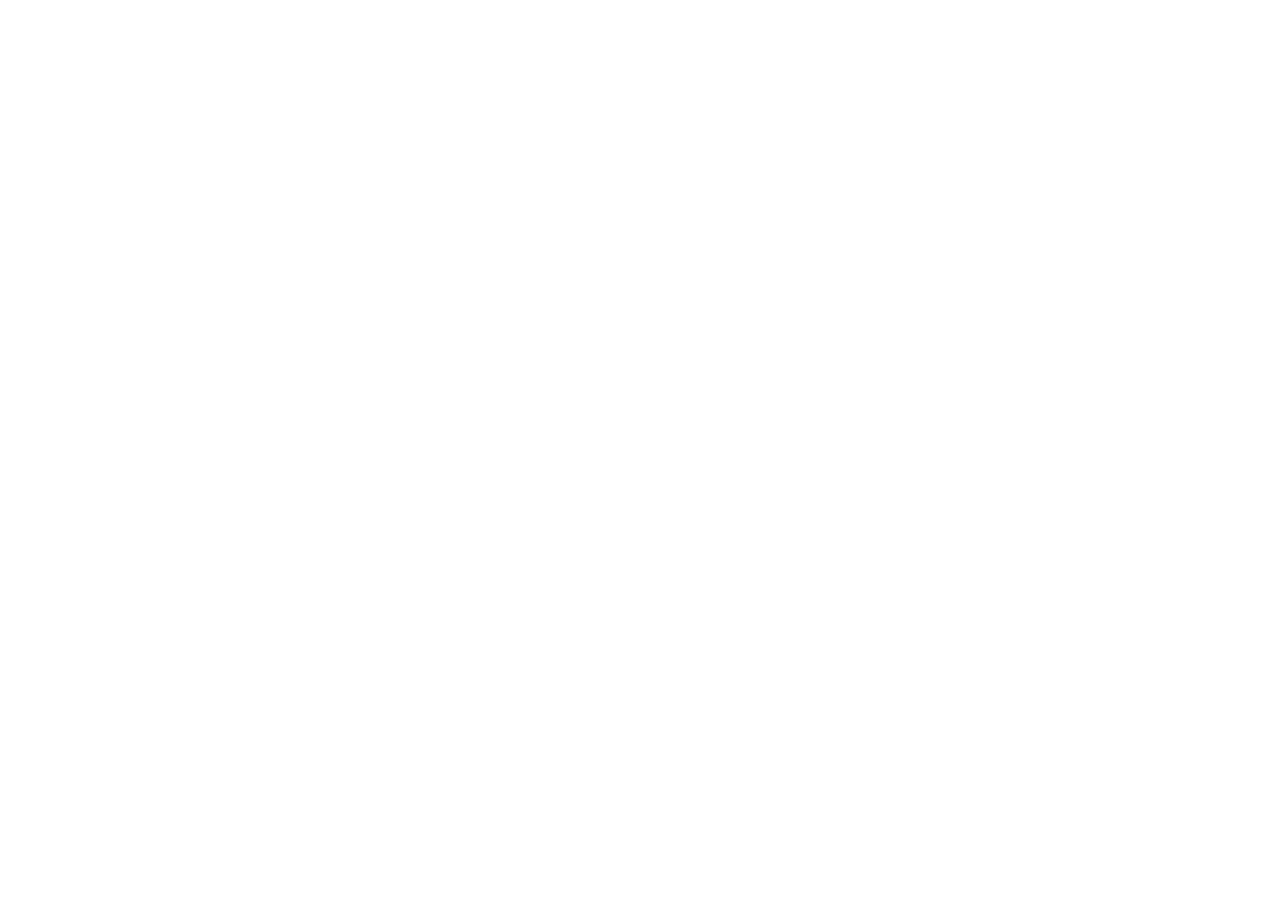
==== index.html @ 5089927a "Initial commit" ====
<!DOCTYPE html>
<html lang="en">
  <head>
    <meta charset="UTF-8" />
    <meta http-equiv="X-UA-Compatible" content="IE=edge" />
    <meta name="viewport" content="width=device-width, initial-scale=1.0" />
    <title>Project</title>
    <!-- Favicon -->
    <!-- <link rel="icon" href=""> -->

    <!-- Stylesheets -->
    <link rel="stylesheet" href="./css/normalize.css" />
    <link rel="stylesheet" href="./css/main.css" />
  </head>

  <body>
    <!-- HEADER -->
    <header class="site-header">
      <div class="site-header__container container">
        <!-- LOGO -->
        <div class="site-header__logo logo">
          <a href="#" class="logo__link">
            <img class="logo__img" src="" alt="" width="" height="" />
          </a>
        </div>

        <!-- SITENAV -->
        <nav class="sitenav">
          <ul class="sitenav__list">
            <li class="sitenav__item">
              <a href="#" class="sitenav__link"></a>
            </li>
            <li class="sitenav__item">
              <a href="#" class="sitenav__link"></a>
            </li>
            <li class="sitenav__item">
              <a href="#" class="sitenav__link"></a>
            </li>
            <li class="sitenav__item">
              <a href="#" class="sitenav__link"></a>
            </li>
          </ul>
        </nav>
      </div>
    </header>
    <!-- /HEADER -->

    <!-- MAIN CONTENT -->
    <main class="main-content">
      <!-- HERO -->
      <section class="hero">
        <div class="hero__wrapper container"></div>
      </section>
      <!-- /HERO -->
    </main>
    <!-- /MAIN CONTENT -->

    <!-- FOOTER -->
    <footer class="site-footer">
      <div class="site-footer__container container"></div>
    </footer>
    <!-- /FOOTER -->


    <!-- SCRIPTS -->
    <script src="./js/main.js"></script>
  </body>
</html>
---- css/main.css ----
/* BLOCKS */
/* GLOBAL */
:root {
  --primary-bg-color: #fff;
  --text-color: #000;
}

html {
  scroll-behavior: smooth;
  height: 100%;
}

* {
  margin: 0;
  padding: 0;
  box-sizing: border-box;
  list-style-type: none;
  text-decoration: none;
}

*::before,
*::after {
  box-sizing: border-box;
}

*:focus {
  outline: 2px dashed black;
  outline-offset: 3px;
}

img {
  display: block;
}

body {
  height: 100%;
  font-family: "Arial", sans-serif;
  font-size: 16px;
  line-height: 1.5;
  background-color: #fff;
  display: flex;
  flex-direction: column;
}

/* CONTAINER */
.container {
  width: 100%;
  max-width: 1240px;
  margin: 0 auto;
  padding: 0 20px;
}

/* MAIN CONTENT */
.main-content {
  flex-grow: 1;
}

/* SCROLL BAR */
@media only screen and (min-width: 768px) {
  ::-webkit-scrollbar {
    width: 12px;
  }
}

@media only screen and (min-width: 768px) {
  ::-webkit-scrollbar-track {
    border-radius: 8px;
    box-shadow: inset 0 0 5px grey;
  }
}

@media only screen and (min-width: 768px) {
  ::-webkit-scrollbar-thumb {
    background: rgb(110, 110, 110);
    border-radius: 10px;
  }
  ::-webkit-scrollbar-thumb:hover {
    background: rgb(110, 110, 110);
  }
}

/* VISUALLY HIDDEN */
.visually-hidden {
  position: absolute;
  width: 1px;
  height: 1px;
  margin: -1px;
  border: 0;
  padding: 0;
  white-space: nowrap;
  -webkit-clip-path: inset(100%);
          clip-path: inset(100%);
  clip: rect(0 0 0 0);
  overflow: hidden;
}

/* RETINA DISPLAY *//*# sourceMappingURL=main.css.map */
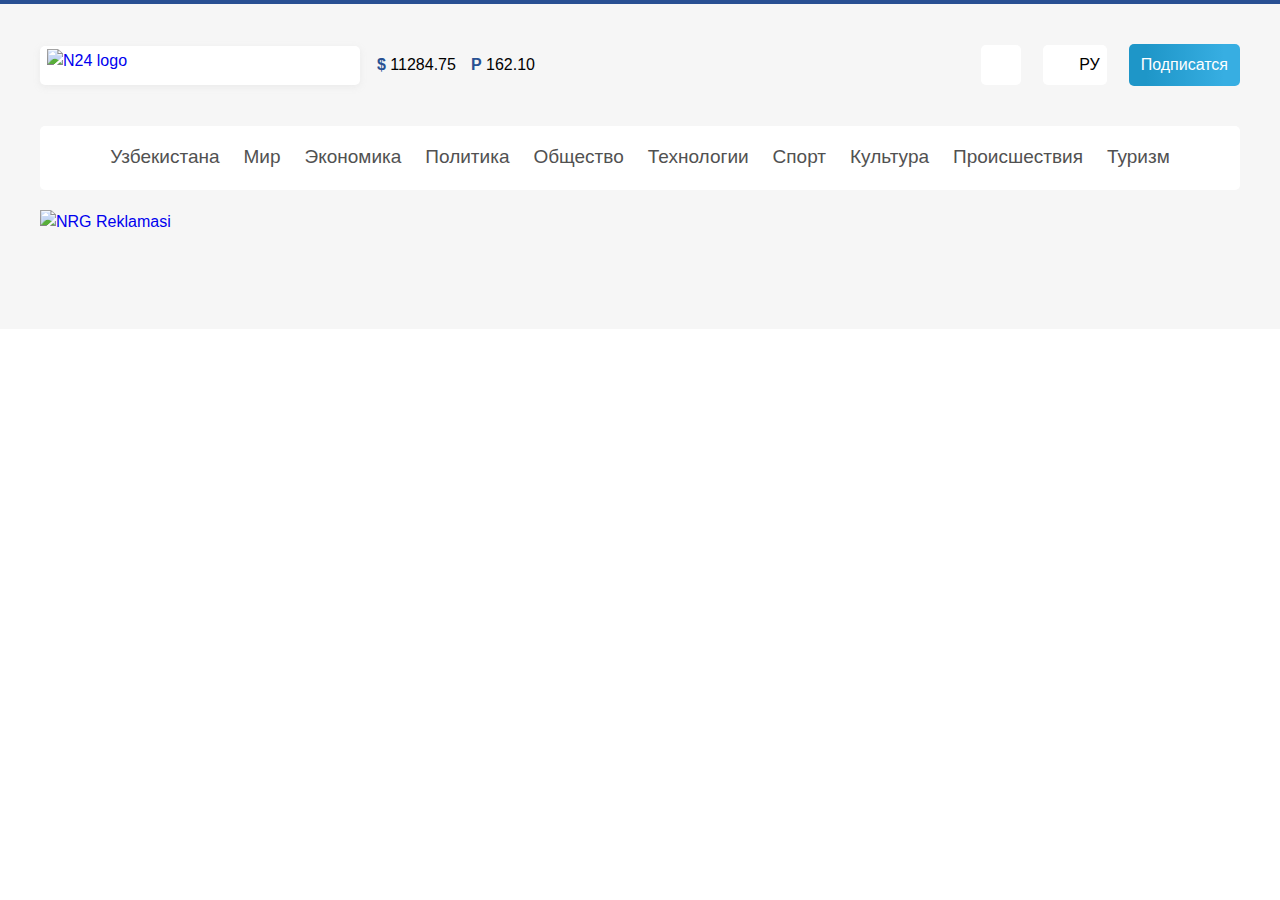
==== commit b8ee1863: "update logo" ====
--- a/index.html
+++ b/index.html
@@ -1,68 +1,129 @@
 <!DOCTYPE html>
 <html lang="en">
-  <head>
-    <meta charset="UTF-8" />
-    <meta http-equiv="X-UA-Compatible" content="IE=edge" />
-    <meta name="viewport" content="width=device-width, initial-scale=1.0" />
-    <title>Project</title>
-    <!-- Favicon -->
-    <!-- <link rel="icon" href=""> -->
 
-    <!-- Stylesheets -->
-    <link rel="stylesheet" href="./css/normalize.css" />
-    <link rel="stylesheet" href="./css/main.css" />
-  </head>
+<head>
+  <meta charset="UTF-8">
+  <meta http-equiv="X-UA-Compatible" content="IE=edge">
+  <meta name="viewport" content="width=device-width, initial-scale=1.0">
+  <title>N24 | Bosh sahifa</title>
+  <!-- Favicon -->
+  <link rel="icon" href="images/favicon.svg">
 
-  <body>
-    <!-- HEADER -->
-    <header class="site-header">
-      <div class="site-header__container container">
+  <!-- Stylesheets -->
+  <link rel="stylesheet" href="./css/normalize.css">
+  <link rel="stylesheet" href="./css/main.css">
+</head>
+
+<body>
+  <!-- HEADER -->
+  <header class="site-header">
+    <div class="site-header__container container">
+
+      <div class="site-header__top">
+
         <!-- LOGO -->
         <div class="site-header__logo logo">
-          <a href="#" class="logo__link">
-            <img class="logo__img" src="" alt="" width="" height="" />
+          <a href="index.html" class="logo__link">
+            <img class="logo__img" src="images/logo.svg" alt="N24 logo" width="306" height="33">
           </a>
         </div>
 
-        <!-- SITENAV -->
-        <nav class="sitenav">
-          <ul class="sitenav__list">
-            <li class="sitenav__item">
-              <a href="#" class="sitenav__link"></a>
-            </li>
-            <li class="sitenav__item">
-              <a href="#" class="sitenav__link"></a>
-            </li>
-            <li class="sitenav__item">
-              <a href="#" class="sitenav__link"></a>
-            </li>
-            <li class="sitenav__item">
-              <a href="#" class="sitenav__link"></a>
-            </li>
-          </ul>
-        </nav>
+        <!-- CURRENCY RATES -->
+        <ul class="currency-rates">
+          <li class="currency-rates__item">
+            <b class="currency-rates__bolder-text">$</b>
+            <span class="currency-rates__text">11284.75</span>
+          </li>
+          <li class="currency-rates__item">
+            <b class="currency-rates__bolder-text">P</b>
+            <span class="currency-rates__text">162.10</span>
+          </li>
+        </ul>
+
+        <!-- SEARCH-BUTTON -->
+        <button class="button search-button">
+          <span class="search-button__inner"></span>
+        </button>
+
+        <!-- LANGUAGE TOGGLER -->
+        <button class="button language-toggler">
+          <div class="language-toggler__inner">РУ</div>
+        </button>
+
+        <!-- SITE-HEADER LINK -->
+        <a class="site-header__link" href="">
+          <span class="site-header__link-inner">Подписатся</span>
+        </a>
+
       </div>
-    </header>
-    <!-- /HEADER -->
-
-    <!-- MAIN CONTENT -->
-    <main class="main-content">
-      <!-- HERO -->
-      <section class="hero">
-        <div class="hero__wrapper container"></div>
-      </section>
-      <!-- /HERO -->
-    </main>
-    <!-- /MAIN CONTENT -->
-
-    <!-- FOOTER -->
-    <footer class="site-footer">
-      <div class="site-footer__container container"></div>
-    </footer>
-    <!-- /FOOTER -->
 
 
-    <!-- SCRIPTS -->
-    <script src="./js/main.js"></script>
-  </body>
-</html>
+      <!-- SITENAV -->
+      <nav class="sitenav">
+        <ul class="sitenav__list">
+          <li class="sitenav__item">
+            <a class="sitenav__link" href="#">Узбекистана</a>
+          </li>
+          <li class="sitenav__item">
+            <a class="sitenav__link" href="#">Мир</a>
+          </li>
+          <li class="sitenav__item">
+            <a class="sitenav__link" href="#">Экономика</a>
+          </li>
+          <li class="sitenav__item">
+            <a class="sitenav__link" href="#">Политика</a>
+          </li>
+          <li class="sitenav__item">
+            <a class="sitenav__link" href="#">Общество</a>
+          </li>
+          <li class="sitenav__item">
+            <a class="sitenav__link" href="#">Технологии</a>
+          </li>
+          <li class="sitenav__item">
+            <a class="sitenav__link" href="#">Спорт</a>
+          </li>
+          <li class="sitenav__item">
+            <a class="sitenav__link" href="#">Культура</a>
+          </li>
+          <li class="sitenav__item">
+            <a class="sitenav__link" href="#">Происшествия</a>
+          </li>
+          <li class="sitenav__item">
+            <a class="sitenav__link" href="#">Туризм</a>
+          </li>
+        </ul>
+      </nav>
+
+      <!-- SITE HEADER ADS -->
+      <aside class="site-header-ads">
+        <a class="site-header-ads__link" href="#">
+          <img class="site-header-ads__img" src="./images/nrg-header-ads.jpg" alt="NRG Reklamasi" width="1200"
+            height="99" srcset="./images/nrg-header-ads.jpg 1x, ./images/nrg-header-ads@2x.jpg 2x">
+        </a>
+      </aside>
+    </div>
+  </header>
+  <!-- /HEADER -->
+
+  <!-- MAIN CONTENT -->
+  <main class="main-content">
+    <!-- HERO -->
+    <section class="hero">
+      <div class="hero__wrapper container"></div>
+    </section>
+    <!-- /HERO -->
+  </main>
+  <!-- /MAIN CONTENT -->
+
+  <!-- FOOTER -->
+  <footer class="site-footer">
+    <div class="site-footer__container container"></div>
+  </footer>
+  <!-- /FOOTER -->
+
+
+  <!-- SCRIPTS -->
+  <script src="./js/main.js"></script>
+</body>
+
+</html>--- a/css/main.css
+++ b/css/main.css
@@ -1,8 +1,60 @@
+/* ROBOTO MEDIUM */
+@font-face {
+  font-family: "Roboto";
+  src: url("../fonts/Roboto-Medium.woff2") format("woff2"), url("../fonts/Roboto-Medium.woff") format("woff");
+  font-weight: 500;
+  font-style: normal;
+  font-display: swap;
+}
+/* ROBOTO REGULAR */
+@font-face {
+  font-family: "Roboto";
+  src: url("../fonts/Roboto-Regular.woff2") format("woff2"), url("../fonts/Roboto-Regular.woff") format("woff");
+  font-weight: normal;
+  font-style: normal;
+  font-display: swap;
+}
+/* RUBIK BOLD */
+@font-face {
+  font-family: "Rubik";
+  src: url("../fonts/Rubik-Bold.woff2") format("woff2"), url("../fonts/Rubik-Bold.woff") format("woff");
+  font-weight: bold;
+  font-style: normal;
+  font-display: swap;
+}
+/* RUBIK MEDIUM */
+@font-face {
+  font-family: "Roboto";
+  src: url("../fonts/Roboto-MediumItalic.woff2") format("woff2"), url("../fonts/Roboto-MediumItalic.woff") format("woff");
+  font-weight: 500;
+  font-style: italic;
+  font-display: swap;
+}
+/* RUBIK REGULAR */
+@font-face {
+  font-family: "Rubik";
+  src: url("../fonts/Rubik-Regular.woff2") format("woff2"), url("../fonts/Rubik-Regular.woff") format("woff");
+  font-weight: normal;
+  font-style: normal;
+  font-display: swap;
+}
+@font-face {
+  font-family: "Rubik";
+  src: url("../fonts/Rubik-Medium.woff2") format("woff2"), url("../fonts/Rubik-Medium.woff") format("woff");
+  font-weight: 500;
+  font-style: normal;
+  font-display: swap;
+}
 /* BLOCKS */
 /* GLOBAL */
 :root {
   --primary-bg-color: #fff;
+  --main-bg-color: #f6f6f6;
+  --navbar-text-color: #515151;
+  --secondary-bg-color: #295093;
   --text-color: #000;
+  --accent-color: #285193;
+  --primary-font-family: "Rubik", "Arial", sans-serif;
 }
 
 html {
@@ -34,10 +86,11 @@
 
 body {
   height: 100%;
-  font-family: "Arial", sans-serif;
+  font-family: var(--primary-font-family);
   font-size: 16px;
   line-height: 1.5;
-  background-color: #fff;
+  color: var(--text-color);
+  background-color: var(--primary-bg-color);
   display: flex;
   flex-direction: column;
 }
@@ -94,4 +147,147 @@
   overflow: hidden;
 }
 
-/* RETINA DISPLAY *//*# sourceMappingURL=main.css.map */+/* BUTTON */
+.button {
+  background-color: var(--primary-bg-color);
+  border: none;
+  display: flex;
+  border-radius: 5px;
+  cursor: pointer;
+}
+
+/* RETINA DISPLAY */
+/* SITE HEADER */
+.site-header {
+  border-top: 4px solid var(--secondary-bg-color);
+  background-color: var(--main-bg-color);
+}
+
+.site-header__top {
+  padding: 40px 0;
+  display: flex;
+  align-items: center;
+}
+
+/* LOGO */
+.site-header__logo {
+  margin-right: 17px;
+}
+
+.logo__link {
+  padding: 3px 7px;
+  border-radius: 5px;
+  background-color: var(--primary-bg-color);
+  box-shadow: 0px 2px 6px rgba(202, 202, 202, 0.25);
+  display: flex;
+}
+
+.logo__img {
+  width: 306px;
+  height: 33px;
+  -o-object-fit: contain;
+     object-fit: contain;
+}
+
+/* CURRENCY RATES */
+.currency-rates {
+  display: flex;
+  align-items: center;
+  margin-right: auto;
+}
+
+.currency-rates__item:not(:last-child) {
+  margin-right: 15px;
+}
+
+.currency-rates__bolder-text {
+  color: var(--accent-color);
+}
+
+/* SEARCH BUTTON */
+.search-button {
+  padding: 8px;
+  margin-right: 22px;
+}
+
+.search-button__inner {
+  background: url("../images/icon-magnifier.svg") no-repeat center;
+  background-size: contain;
+  display: inline-block;
+  width: 24px;
+  height: 24px;
+}
+
+/* LANGUAGE TOGGLE */
+.language-toggler {
+  margin-right: 22px;
+  padding: 10px 7px;
+  padding-left: 11px;
+}
+
+.language-toggler__inner {
+  display: flex;
+  align-items: center;
+}
+.language-toggler__inner::before {
+  content: "";
+  display: inline-block;
+  background: url("../../images/flag-russia.svg") no-repeat center;
+  background-size: contain;
+  width: 20px;
+  height: 20px;
+  border-radius: 50%;
+  margin-right: 5px;
+}
+
+/* SITE HEADER LINK */
+.site-header__link {
+  padding: 9px 12px;
+  text-align: center;
+  display: inline-block;
+  cursor: pointer;
+  background: linear-gradient(90deg, #1E96C8 15.07%, #37AEE2 85.96%);
+  color: #fff;
+  font-weight: 500;
+  border-radius: 5px;
+  transition: background-color 0.4s ease;
+}
+.site-header__link:hover {
+  background: linear-gradient(270deg, #1E96C8 15.07%, #37AEE2 85.96%);
+}
+
+/* SITENAV */
+.sitenav {
+  background-color: var(--primary-bg-color);
+  padding: 15px 12px;
+  border-radius: 5px;
+}
+
+.sitenav__list {
+  display: flex;
+  align-items: center;
+  justify-content: center;
+  flex-wrap: wrap;
+}
+
+.sitenav__item {
+  margin: 5px 12px;
+}
+
+.sitenav__link {
+  font-weight: 500;
+  font-size: 19px;
+  line-height: normal;
+  color: var(--navbar-text-color);
+}
+
+/* SITE HEADER ADS */
+.site-header-ads {
+  padding: 20px 0;
+}
+
+.site-header-ads__img {
+  max-width: 1200px;
+  width: 100%;
+  height: auto;
+}/*# sourceMappingURL=main.css.map */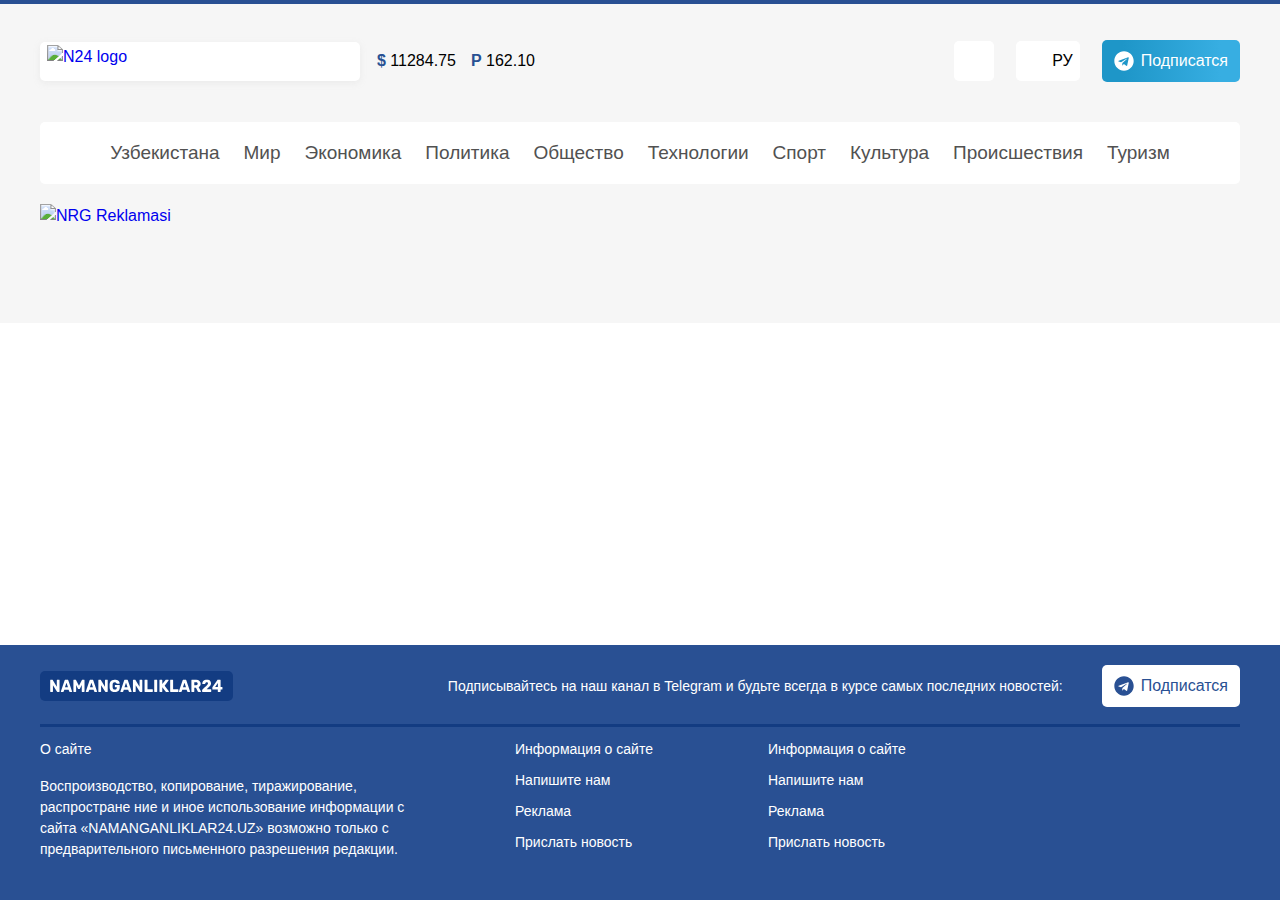
==== commit 759ed4be: "add site footer and site footer styles" ====
--- a/index.html
+++ b/index.html
@@ -22,11 +22,9 @@
       <div class="site-header__top">
 
         <!-- LOGO -->
-        <div class="site-header__logo logo">
-          <a href="index.html" class="logo__link">
-            <img class="logo__img" src="images/logo.svg" alt="N24 logo" width="306" height="33">
-          </a>
-        </div>
+        <a class="site-header__logo logo" href="index.html">
+          <img class="logo__img" src="images/logo.svg" alt="N24 logo" width="306" height="33">
+        </a>
 
         <!-- CURRENCY RATES -->
         <ul class="currency-rates">
@@ -51,10 +49,12 @@
         </button>
 
         <!-- SITE-HEADER LINK -->
-        <a class="site-header__link" href="">
+        <a class="tg-btn site-header__link" href="">
           <span class="site-header__link-inner">Подписатся</span>
         </a>
 
+        <!-- SITE HEADER TOGGLER -->
+        <button class="site-header__toggler">Меню</button>
       </div>
 
 
@@ -117,7 +117,76 @@
 
   <!-- FOOTER -->
   <footer class="site-footer">
-    <div class="site-footer__container container"></div>
+    <div class="container">
+      <div class="site-footer__top">
+        <a class="site-footer__logo" href="#">
+          <img class="site-footer__logo-img" src="./images/logo-white.svg" alt="N24 logo white" width="173" height="21">
+        </a>
+        <p class="site-footer__sub-text">Подписывайтесь на наш канал в Telegram и будьте всегда в курсе самых последних
+          новостей:</p>
+        <!-- SITE-FOOTER LINK -->
+        <a class="tg-btn site-footer__link" href="">
+          <span class="site-footer__link-inner">Подписатся</span>
+        </a>
+      </div>
+
+      <div class="site-footer__bottom">
+        <!-- SITE FOOTER INFO -->
+        <div class="site-footer__info info-footer">
+          <h2 class="info-footer__heading">О сайте </h2>
+          <p class="info-footer__description">Воспроизводство, копирование, тиражирование, распростране ние и иное
+            использование информации с сайта «NAMANGANLIKLAR24.UZ» возможно только с предварительного письменного
+            разрешения редакции.</p>
+        </div>
+
+        <!-- SITE FOOTER NAV -->
+        <ul class="site-footer__nav">
+          <li class="site-footer__nav-item">
+            <a class="site-footer__nav-link" href="#">
+              Информация о сайте
+            </a>
+          </li>
+          <li class="site-footer__nav-item">
+            <a class="site-footer__nav-link" href="#">
+              Напишите нам
+            </a>
+          </li>
+          <li class="site-footer__nav-item">
+            <a class="site-footer__nav-link" href="#">
+              Реклама
+            </a>
+          </li>
+          <li class="site-footer__nav-item">
+            <a class="site-footer__nav-link" href="#">
+              Прислать новость
+            </a>
+          </li>
+        </ul>
+
+        <ul class="site-footer__nav">
+          <li class="site-footer__nav-item">
+            <a class="site-footer__nav-link" href="#">
+              Информация о сайте
+            </a>
+          </li>
+          <li class="site-footer__nav-item">
+            <a class="site-footer__nav-link" href="#">
+              Напишите нам
+            </a>
+          </li>
+          <li class="site-footer__nav-item">
+            <a class="site-footer__nav-link" href="#">
+              Реклама
+            </a>
+          </li>
+          <li class="site-footer__nav-item">
+            <a class="site-footer__nav-link" href="#">
+              Прислать новость
+            </a>
+          </li>
+        </ul>
+      </div>
+    </div>
   </footer>
   <!-- /FOOTER -->
 
--- a/css/main.css
+++ b/css/main.css
@@ -53,7 +53,9 @@
   --navbar-text-color: #515151;
   --secondary-bg-color: #295093;
   --text-color: #000;
+  --footer-color: #fff;
   --accent-color: #285193;
+  --accent-dark: #133c82;
   --primary-font-family: "Rubik", "Arial", sans-serif;
 }
 
@@ -156,6 +158,17 @@
   cursor: pointer;
 }
 
+/* TEG SUB BUTTON */
+.tg-btn {
+  padding: 9px 12px;
+  text-align: center;
+  display: inline-block;
+  cursor: pointer;
+  font-weight: 500;
+  border-radius: 5px;
+  transition: background-color 0.4s ease;
+}
+
 /* RETINA DISPLAY */
 /* SITE HEADER */
 .site-header {
@@ -164,36 +177,76 @@
 }
 
 .site-header__top {
-  padding: 40px 0;
+  padding: 36px 0 40px;
   display: flex;
   align-items: center;
+}
+@media only screen and (max-width: 992px) {
+  .site-header__top {
+    padding: 20px 0;
+  }
+}
+@media only screen and (max-width: 768px) {
+  .site-header__top {
+    justify-content: space-between;
+  }
 }
 
 /* LOGO */
 .site-header__logo {
   margin-right: 17px;
 }
-
-.logo__link {
+@media only screen and (max-width: 992px) {
+  .site-header__logo {
+    margin-right: auto;
+  }
+}
+@media only screen and (max-width: 768px) {
+  .site-header__logo {
+    margin-right: 15px;
+  }
+}
+
+.logo {
   padding: 3px 7px;
   border-radius: 5px;
   background-color: var(--primary-bg-color);
   box-shadow: 0px 2px 6px rgba(202, 202, 202, 0.25);
   display: flex;
 }
+@media only screen and (max-width: 768px) {
+  .logo {
+    padding: 2px 5px;
+  }
+}
 
 .logo__img {
-  width: 306px;
-  height: 33px;
+  width: 100%;
+  max-width: 306px;
   -o-object-fit: contain;
      object-fit: contain;
 }
+@media only screen and (max-width: 768px) {
+  .logo__img {
+    max-width: 250px;
+  }
+}
+@media only screen and (max-width: 576px) {
+  .logo__img {
+    max-width: 210px;
+  }
+}
 
 /* CURRENCY RATES */
 .currency-rates {
   display: flex;
   align-items: center;
   margin-right: auto;
+}
+@media only screen and (max-width: 992px) {
+  .currency-rates {
+    display: none;
+  }
 }
 
 .currency-rates__item:not(:last-child) {
@@ -208,6 +261,11 @@
 .search-button {
   padding: 8px;
   margin-right: 22px;
+}
+@media only screen and (max-width: 768px) {
+  .search-button {
+    display: none;
+  }
 }
 
 .search-button__inner {
@@ -223,6 +281,11 @@
   margin-right: 22px;
   padding: 10px 7px;
   padding-left: 11px;
+}
+@media only screen and (max-width: 768px) {
+  .language-toggler {
+    display: none;
+  }
 }
 
 .language-toggler__inner {
@@ -240,20 +303,57 @@
   margin-right: 5px;
 }
 
-/* SITE HEADER LINK */
+/* SITE TELEGRAM LINK */
 .site-header__link {
-  padding: 9px 12px;
-  text-align: center;
-  display: inline-block;
-  cursor: pointer;
   background: linear-gradient(90deg, #1E96C8 15.07%, #37AEE2 85.96%);
   color: #fff;
-  font-weight: 500;
-  border-radius: 5px;
-  transition: background-color 0.4s ease;
+}
+@media only screen and (max-width: 768px) {
+  .site-header__link {
+    display: none;
+  }
 }
 .site-header__link:hover {
   background: linear-gradient(270deg, #1E96C8 15.07%, #37AEE2 85.96%);
+}
+
+.site-header__link-inner {
+  display: flex;
+  align-items: center;
+}
+.site-header__link-inner::before {
+  content: "";
+  display: inline-block;
+  background: url("../images/icon-telegram-white.svg") no-repeat center;
+  background-size: contain;
+  width: 20px;
+  height: 20px;
+  margin-right: 7px;
+}
+
+/* SITE HEADER TOGGLER */
+.site-header__toggler {
+  display: none;
+  border: none;
+  padding: 12px;
+  position: relative;
+  z-index: 26;
+  border-radius: 5px;
+  font-weight: 500;
+  font-size: 16px;
+  cursor: pointer;
+  background-color: var(--primary-bg-color);
+  box-shadow: 0 0 0 4px rgba(41, 80, 147, 0.4);
+}
+@media only screen and (max-width: 768px) {
+  .site-header__toggler {
+    display: block;
+  }
+}
+@media only screen and (max-width: 576px) {
+  .site-header__toggler {
+    padding: 10px;
+  }
 }
 
 /* SITENAV */
@@ -262,32 +362,258 @@
   padding: 15px 12px;
   border-radius: 5px;
 }
+@media only screen and (max-width: 768px) {
+  .sitenav {
+    background-color: transparent;
+    border-radius: 0;
+    padding: 0;
+  }
+}
 
 .sitenav__list {
   display: flex;
   align-items: center;
   justify-content: center;
   flex-wrap: wrap;
+  font-weight: 500;
+  font-size: 19px;
+  line-height: normal;
+  transition: transform 0.4s ease, width 0.4s ease;
+}
+@media only screen and (max-width: 992px) {
+  .sitenav__list {
+    font-size: 17px;
+  }
+}
+@media only screen and (max-width: 768px) {
+  .sitenav__list {
+    position: fixed;
+    right: 0;
+    top: 0;
+    z-index: 25;
+    flex-direction: column;
+    width: 65%;
+    height: 100%;
+    padding: 82px 25px 0 15px;
+    background-color: var(--primary-bg-color);
+    transform: translateX(120%);
+    box-shadow: -7px 0 10px rgba(0, 0, 0, 0.2);
+    justify-content: flex-start;
+  }
+}
+@media only screen and (max-width: 576px) {
+  .sitenav__list {
+    width: 80%;
+  }
+}
+
+.sitenav__list--open {
+  transform: translateX(0);
+  transition: transform 0.4s ease;
 }
 
 .sitenav__item {
   margin: 5px 12px;
 }
+@media only screen and (max-width: 992px) {
+  .sitenav__item {
+    margin: 3px 10px;
+  }
+}
+@media only screen and (max-width: 768px) {
+  .sitenav__item {
+    width: 100%;
+    padding: 10px 0;
+    border-bottom: 1px solid var(--accent-color);
+  }
+}
 
 .sitenav__link {
-  font-weight: 500;
-  font-size: 19px;
-  line-height: normal;
   color: var(--navbar-text-color);
+}
+.sitenav__link:hover {
+  color: var(--accent-color);
 }
 
 /* SITE HEADER ADS */
 .site-header-ads {
   padding: 20px 0;
+}
+@media only screen and (max-width: 768px) {
+  .site-header-ads {
+    display: none;
+  }
 }
 
 .site-header-ads__img {
   max-width: 1200px;
   width: 100%;
   height: auto;
+}
+
+/* SITE-FOOTER */
+.site-footer {
+  color: var(--footer-color);
+  background-color: var(--secondary-bg-color);
+}
+
+/* SITE FOOTER TOP */
+.site-footer__top {
+  padding: 20px 0 17px;
+  display: flex;
+  align-items: center;
+  border-bottom: 3px solid var(--accent-dark);
+}
+@media only screen and (max-width: 768px) {
+  .site-footer__top {
+    flex-wrap: wrap;
+    justify-content: space-between;
+  }
+}
+@media only screen and (max-width: 576px) {
+  .site-footer__top {
+    flex-direction: column;
+    align-items: center;
+  }
+}
+
+/* SITE-FOOTER LOGO */
+.site-footer__logo {
+  display: inline-block;
+  padding: 8px 10px;
+  background-color: var(--accent-dark);
+  border-radius: 5px;
+  margin-right: auto;
+}
+@media only screen and (max-width: 576px) {
+  .site-footer__logo {
+    margin-right: 0;
+    margin-bottom: 15px;
+  }
+}
+
+.site-footer__logo-img {
+  max-width: 173px;
+  height: auto;
+  -o-object-fit: contain;
+     object-fit: contain;
+}
+
+.site-footer__sub-text {
+  font-size: 14px;
+  padding: 0 24px;
+  line-height: normal;
+  margin-right: 15px;
+  font-weight: 500;
+}
+@media only screen and (max-width: 768px) {
+  .site-footer__sub-text {
+    order: 1;
+    width: 100%;
+    padding: 0;
+    margin-top: 15px;
+  }
+}
+@media only screen and (max-width: 576px) {
+  .site-footer__sub-text {
+    margin-bottom: 15px;
+    text-align: center;
+    width: auto;
+  }
+}
+
+/* SITE-FOOTER LINK */
+.site-footer__link {
+  color: var(--secondary-bg-color);
+  background-color: var(--primary-bg-color);
+}
+@media only screen and (max-width: 576px) {
+  .site-footer__link {
+    order: 1;
+  }
+}
+
+.site-footer__link-inner {
+  display: flex;
+  align-items: center;
+}
+.site-footer__link-inner::before {
+  content: "";
+  display: inline-block;
+  background: url("../images/icon-telegram-blue.svg") no-repeat center;
+  background-size: contain;
+  width: 20px;
+  height: 20px;
+  margin-right: 7px;
+}
+
+/* SITE FOOTER BOTTOM */
+.site-footer__bottom {
+  padding: 12px 0;
+  display: flex;
+  align-items: flex-start;
+  flex-wrap: wrap;
+  font-size: 14px;
+  line-height: 1.5;
+}
+@media only screen and (max-width: 576px) {
+  .site-footer__bottom {
+    flex-direction: column;
+  }
+}
+
+/* SITE FOOTER INFO */
+.site-footer__info {
+  margin-right: 110px;
+  margin-bottom: 25px;
+}
+@media only screen and (max-width: 992px) {
+  .site-footer__info {
+    order: 1;
+    width: 100%;
+    max-width: none;
+  }
+}
+
+.info-footer {
+  max-width: 365px;
+}
+@media only screen and (max-width: 992px) {
+  .info-footer {
+    max-width: none;
+  }
+}
+
+.info-footer__heading {
+  font-size: 14px;
+  font-weight: 500;
+  margin-bottom: 16px;
+}
+
+/* SITE FOOTER NAV */
+.site-footer__nav {
+  font-weight: 500;
+}
+@media only screen and (max-width: 576px) {
+  .site-footer__nav {
+    margin-bottom: 25px;
+  }
+}
+.site-footer__nav:not(:last-child) {
+  margin-right: 115px;
+  margin-bottom: 35px;
+}
+@media only screen and (max-width: 576px) {
+  .site-footer__nav:not(:last-child) {
+    margin-right: 0;
+    margin-bottom: 35px;
+  }
+}
+
+.site-footer__nav-item:not(:last-child) {
+  margin-bottom: 10px;
+}
+
+.site-footer__nav-link {
+  color: var(--footer-color);
 }/*# sourceMappingURL=main.css.map */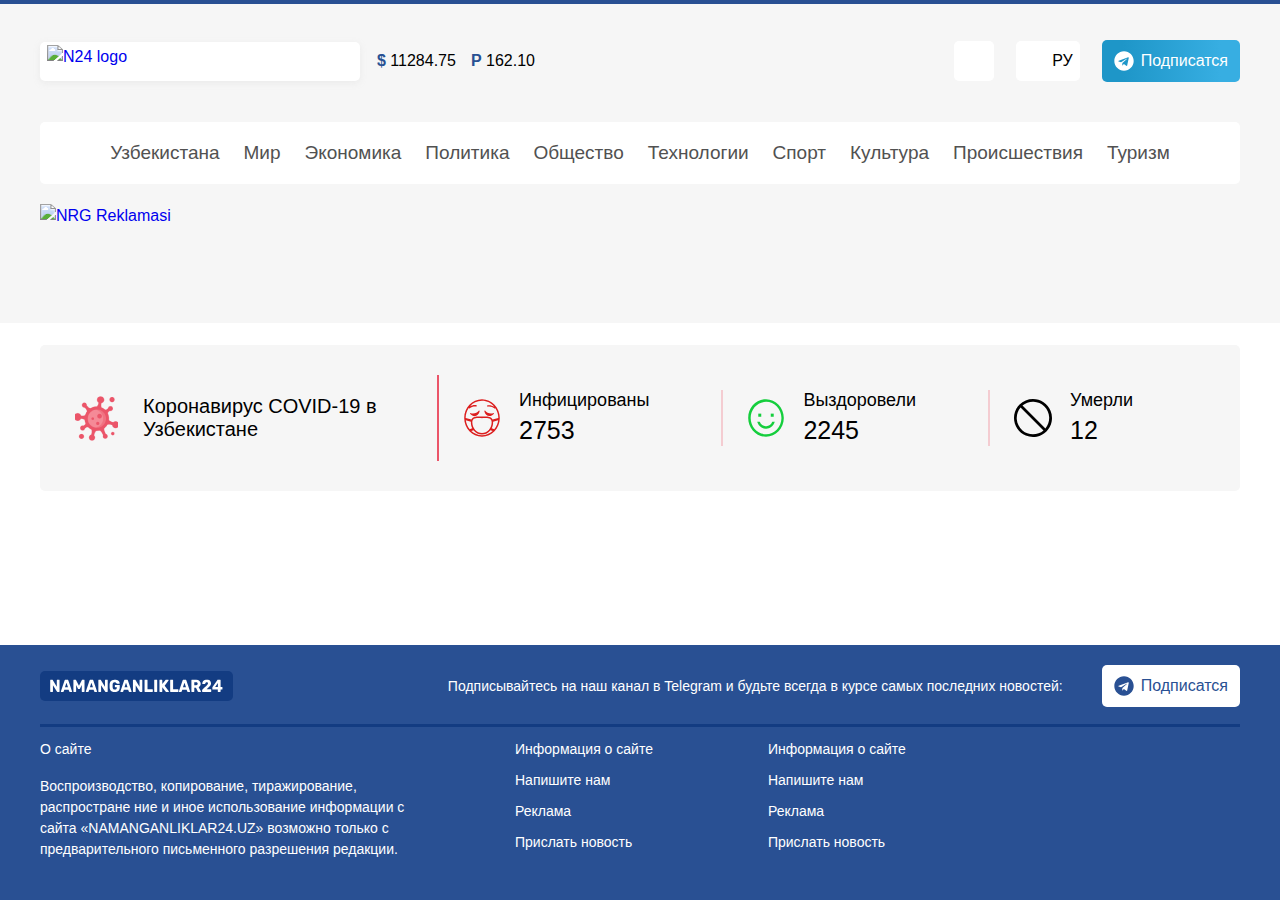
==== commit 151a75d6: "add covid section and make covid section responsive" ====
--- a/index.html
+++ b/index.html
@@ -107,11 +107,35 @@
 
   <!-- MAIN CONTENT -->
   <main class="main-content">
-    <!-- HERO -->
-    <section class="hero">
-      <div class="hero__wrapper container"></div>
-    </section>
-    <!-- /HERO -->
+    <div class="container">
+      <!-- COVID INFO -->
+      <section class="covid-info">
+        <div>
+          <h2 class="covid-info__heading">Коронавирус COVID-19 в Узбекистане</h2>
+        </div>
+        <ul class="covid-info__list">
+          <li class="covid-info__item covid-info__item--enfected">
+            <div>
+              <h3 class="covid-info__title covid-info__title--red">Инфицированы</h3>
+              <b class="covid-info__bold-text">2753</b>
+            </div>
+          </li>
+          <li class="covid-info__item covid-info__item--recovered">
+            <div>
+              <h3 class="covid-info__title covid-info__title--green">Выздоровели</h3>
+              <b class="covid-info__bold-text">2245</b>
+            </div>
+          </li>
+          <li class="covid-info__item covid-info__item--dead">
+            <div>
+              <h3 class="covid-info__title">Умерли</h3>
+              <b class="covid-info__bold-text">12</b>
+            </div>
+          </li>
+        </ul>
+      </section>
+      <!-- /COVID INFO -->
+    </div>
   </main>
   <!-- /MAIN CONTENT -->
 
--- a/css/main.css
+++ b/css/main.css
@@ -108,6 +108,7 @@
 /* MAIN CONTENT */
 .main-content {
   flex-grow: 1;
+  padding: 22px 0 38px;
 }
 
 /* SCROLL BAR */
@@ -361,55 +362,55 @@
   background-color: var(--primary-bg-color);
   padding: 15px 12px;
   border-radius: 5px;
+  transition: transform 0.4s ease, width 0.4s ease;
 }
 @media only screen and (max-width: 768px) {
   .sitenav {
     background-color: transparent;
     border-radius: 0;
     padding: 0;
-  }
-}
-
-.sitenav__list {
-  display: flex;
-  align-items: center;
-  justify-content: center;
-  flex-wrap: wrap;
-  font-weight: 500;
-  font-size: 19px;
-  line-height: normal;
-  transition: transform 0.4s ease, width 0.4s ease;
-}
-@media only screen and (max-width: 992px) {
-  .sitenav__list {
-    font-size: 17px;
-  }
-}
-@media only screen and (max-width: 768px) {
-  .sitenav__list {
     position: fixed;
     right: 0;
     top: 0;
     z-index: 25;
+    transform: translate(100%);
+    width: 65%;
+  }
+}
+@media only screen and (max-width: 576px) {
+  .sitenav {
+    width: 80%;
+  }
+}
+
+.sitenav--open {
+  transform: translate(0);
+  transition: transform 0.4s ease;
+}
+
+.sitenav__list {
+  display: flex;
+  align-items: center;
+  justify-content: center;
+  flex-wrap: wrap;
+  font-weight: 500;
+  font-size: 19px;
+  line-height: normal;
+}
+@media only screen and (max-width: 992px) {
+  .sitenav__list {
+    font-size: 17px;
+  }
+}
+@media only screen and (max-width: 768px) {
+  .sitenav__list {
     flex-direction: column;
-    width: 65%;
     height: 100%;
     padding: 82px 25px 0 15px;
     background-color: var(--primary-bg-color);
-    transform: translateX(120%);
     box-shadow: -7px 0 10px rgba(0, 0, 0, 0.2);
     justify-content: flex-start;
   }
-}
-@media only screen and (max-width: 576px) {
-  .sitenav__list {
-    width: 80%;
-  }
-}
-
-.sitenav__list--open {
-  transform: translateX(0);
-  transition: transform 0.4s ease;
 }
 
 .sitenav__item {
@@ -451,10 +452,141 @@
   height: auto;
 }
 
+.covid-info {
+  display: flex;
+  align-items: center;
+  color: var(--text-color);
+  background-color: var(--main-bg-color);
+  padding: 30px 35px;
+  border-radius: 5px;
+}
+@media only screen and (max-width: 992px) {
+  .covid-info {
+    flex-wrap: wrap;
+  }
+}
+@media only screen and (max-width: 768px) {
+  .covid-info {
+    flex-direction: column;
+  }
+}
+.covid-info::before {
+  content: "";
+  display: inline-block;
+  background: url("../../images/icon-covid.png") no-repeat center/contain;
+  background-size: contain;
+  width: 43px;
+  height: 45px;
+  margin-right: 25px;
+}
+@media only screen and (max-width: 768px) {
+  .covid-info::before {
+    margin-right: 0;
+  }
+}
+
+.covid-info__heading {
+  font-weight: 500;
+  margin-right: 60px;
+  font-size: 20px;
+  max-width: 234px;
+  line-height: normal;
+}
+@media only screen and (max-width: 992px) {
+  .covid-info__heading {
+    max-width: none;
+    width: 100%;
+    margin-right: 0;
+  }
+}
+@media only screen and (max-width: 768px) {
+  .covid-info__heading {
+    margin-top: 15px;
+    text-align: center;
+  }
+}
+
+.covid-info__list {
+  display: flex;
+  align-items: center;
+  flex-grow: 1;
+}
+@media only screen and (max-width: 992px) {
+  .covid-info__list {
+    width: 100%;
+    margin-top: 15px;
+  }
+}
+@media only screen and (max-width: 768px) {
+  .covid-info__list {
+    flex-direction: column;
+  }
+}
+
+.covid-info__item {
+  padding: 0 24px;
+  flex-grow: 1;
+  display: flex;
+  align-items: center;
+  border-left: 2px solid #f4ccd1;
+}
+@media only screen and (max-width: 768px) {
+  .covid-info__item {
+    width: 100%;
+    border: none;
+    padding: 15px 0;
+    border-bottom: 2px solid #f4ccd1;
+  }
+}
+.covid-info__item::before {
+  content: "";
+  display: inline-block;
+  background: no-repeat center/contain;
+  background-size: contain;
+  width: 38px;
+  height: 40px;
+  margin-right: 18px;
+}
+.covid-info__item--enfected {
+  border-left-color: #eb5569;
+  padding-top: 15px;
+  padding-bottom: 15px;
+}
+@media only screen and (max-width: 992px) {
+  .covid-info__item--enfected {
+    border-left: none;
+  }
+}
+.covid-info__item--enfected::before {
+  background-image: url("../images/icon-enfection.svg");
+}
+.covid-info__item--recovered::before {
+  background-image: url("../images/icon-smile.svg");
+}
+.covid-info__item--dead::before {
+  background-image: url("../images/icon-no.svg");
+}
+
+.covid-info__title {
+  font-weight: 400;
+  font-size: 18px;
+  line-height: normal;
+  margin-bottom: 5px;
+}
+
+.covid-info__bold-text {
+  font-size: 25px;
+  line-height: normal;
+  font-weight: 500;
+}
+
 /* SITE-FOOTER */
 .site-footer {
   color: var(--footer-color);
   background-color: var(--secondary-bg-color);
+}
+.site-footer *:focus {
+  outline-color: var(--footer-color);
 }
 
 /* SITE FOOTER TOP */
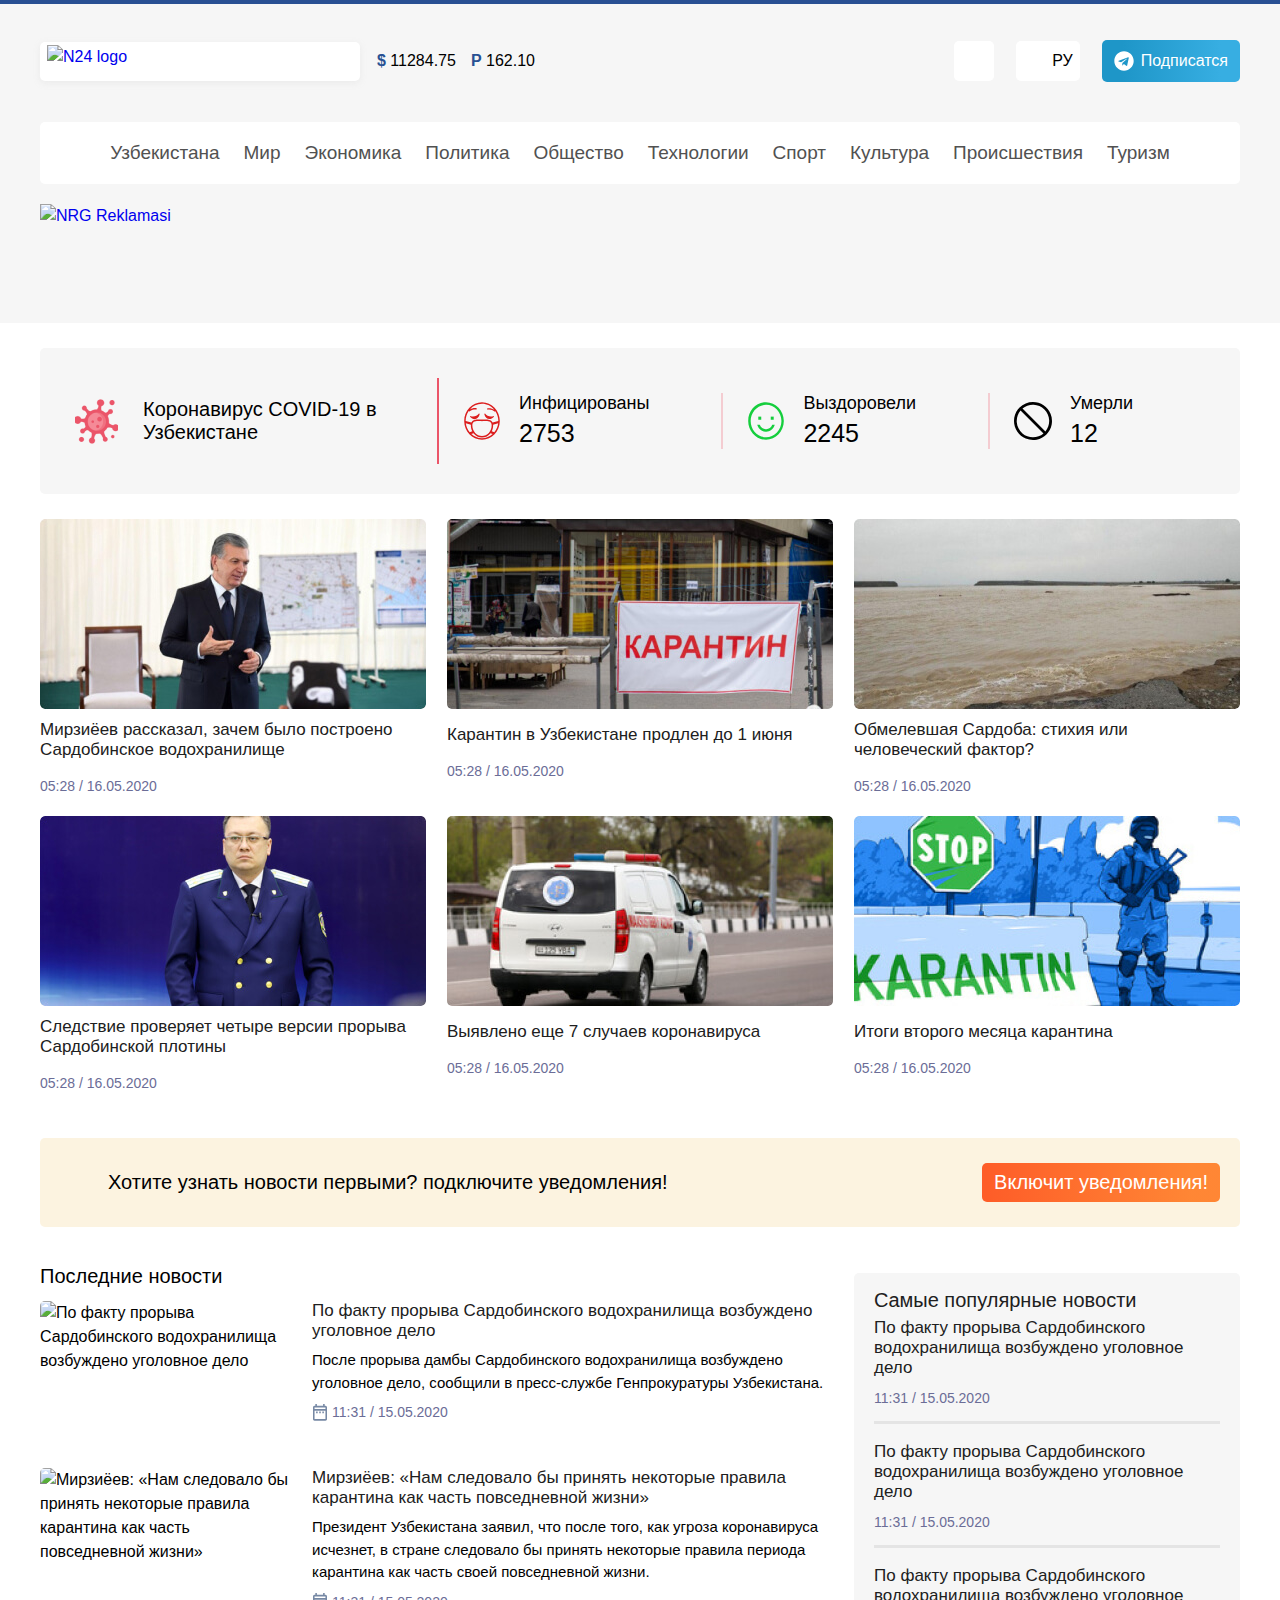
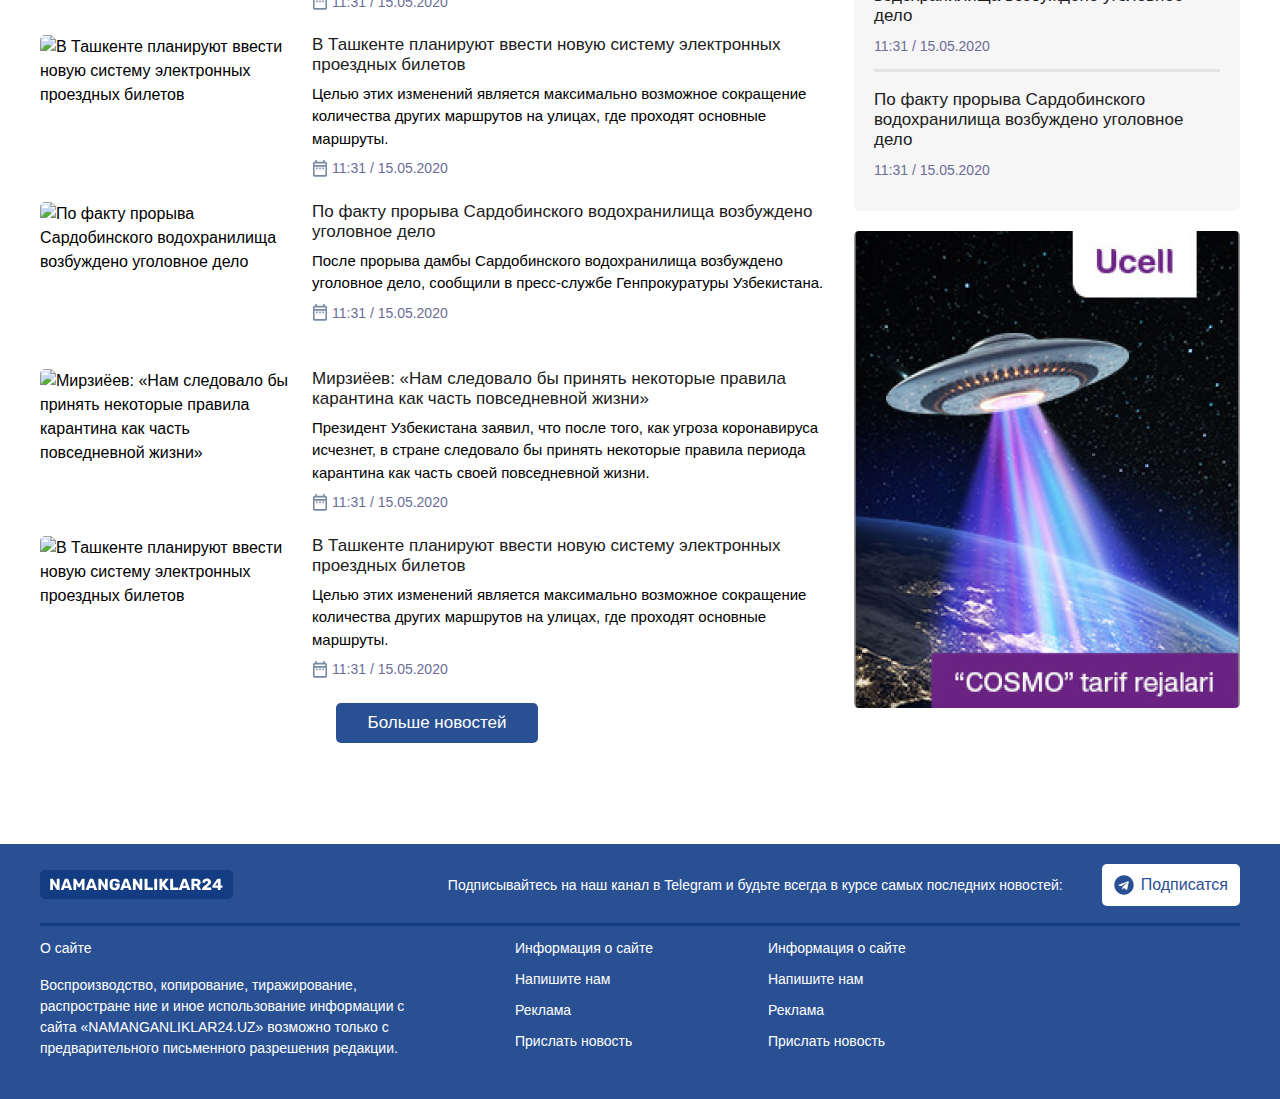
==== commit 829f0d6b: "add news list section and popular news section" ====
--- a/index.html
+++ b/index.html
@@ -39,12 +39,12 @@
         </ul>
 
         <!-- SEARCH-BUTTON -->
-        <button class="button search-button">
+        <button class="btn-toggler search-button">
           <span class="search-button__inner"></span>
         </button>
 
         <!-- LANGUAGE TOGGLER -->
-        <button class="button language-toggler">
+        <button class="btn-toggler language-toggler">
           <div class="language-toggler__inner">РУ</div>
         </button>
 
@@ -135,6 +135,300 @@
         </ul>
       </section>
       <!-- /COVID INFO -->
+
+      <!-- NEWS -->
+      <section class="news">
+        <h2 class="visually-hidden">Важные новости</h2>
+        <!-- NEWS GRID -->
+        <div class="news-grid">
+          <!-- NEWS GRID ITEM -->
+          <article class="news-grid__item news-card">
+            <div class="news-card__img-wrapper">
+              <img class="news-card__img" src="images/sardoba-prezident.jpg" alt="Мирзиёев рассказал, зачем было построено
+                Сардобинское водохранилище" width="386" height="190"
+                srcset="images/sardoba-prezident.jpg 1x, images/sardoba-prezident@2x.jpg 2x">
+            </div>
+            <h3 class="news-card__heading">
+              <a class="news-card__link" href="article.html">
+                Мирзиёев рассказал, зачем было построено Сардобинское водохранилище
+              </a>
+            </h3>
+            <time datetime="2020-05-16T05:28" class="news-card__time">05:28 / 16.05.2020</time>
+          </article>
+
+          <!-- NEWS GRID ITEM -->
+          <article class="news-grid__item news-card">
+            <div class="news-card__img-wrapper">
+              <img class="news-card__img" src="images/quarantine.jpg" alt="Мирзиёев рассказал, зачем было построено
+                Сардобинское водохранилище" width="386" height="190"
+                srcset="images/quarantine.jpg 1x, images/quarantine@2x.jpg 2x">
+            </div>
+            <h3 class="news-card__heading">
+              <a class="news-card__link" href="article.html">
+                Карантин в Узбекистане продлен до 1 июня
+              </a>
+            </h3>
+            <time datetime="2020-05-16T05:28" class="news-card__time">05:28 / 16.05.2020</time>
+          </article>
+
+          <!-- NEWS GRID ITEM -->
+          <article class="news-grid__item news-card">
+            <div class="news-card__img-wrapper">
+              <img class="news-card__img" src="images/sardoba.jpg" alt="Обмелевшая Сардоба: стихия или
+              человеческий фактор" width="386" height="190" srcset="images/sardoba.jpg 1x, images/sardoba@2x.jpg 2x">
+            </div>
+            <h3 class="news-card__heading">
+              <a class="news-card__link" href="article.html">
+                Обмелевшая Сардоба: стихия или человеческий фактор?
+              </a>
+            </h3>
+            <time datetime="2020-05-16T05:28" class="news-card__time">05:28 / 16.05.2020</time>
+          </article>
+
+          <!-- NEWS GRID ITEM -->
+          <article class="news-grid__item news-card">
+            <div class="news-card__img-wrapper">
+              <img class="news-card__img" src="images/info-sardoba.jpg" alt="Следствие проверяет четыре версии
+              прорыва Сардобинской плотины" width="386" height="190"
+                srcset="images/info-sardoba.jpg 1x, images/info-sardoba@2x.jpg 2x">
+            </div>
+            <h3 class="news-card__heading">
+              <a class="news-card__link" href="article.html">
+                Следствие проверяет четыре версии прорыва Сардобинской плотины
+              </a>
+            </h3>
+            <time datetime="2020-05-16T05:28" class="news-card__time">05:28 / 16.05.2020</time>
+          </article>
+
+          <!-- NEWS GRID ITEM -->
+          <article class="news-grid__item news-card">
+            <div class="news-card__img-wrapper">
+              <img class="news-card__img" src="images/covid-enfected.jpg" alt="Выявлено еще 7 случаев коронавируса"
+                width="386" height="190" srcset="images/covid-enfected.jpg 1x, images/covid-enfected@2x.jpg 2x">
+            </div>
+            <h3 class="news-card__heading">
+              <a class="news-card__link" href="article.html">
+                Выявлено еще 7 случаев коронавируса
+              </a>
+            </h3>
+            <time datetime="2020-05-16T05:28" class="news-card__time">05:28 / 16.05.2020</time>
+          </article>
+
+          <!-- NEWS GRID ITEM -->
+          <article class="news-grid__item news-card">
+            <div class="news-card__img-wrapper">
+              <img class="news-card__img" src="images/stop-quarantine.jpg" alt="Итоги второго месяца карантина"
+                width="386" height="190" srcset="images/stop-quarantine.jpg 1x, images/stop-quarantine@2x.jpg 2x">
+            </div>
+            <h3 class="news-card__heading"><a class="news-card__link" href="article.html">Итоги второго месяца
+                карантина</a></h3>
+            <time datetime="2020-05-16T05:28" class="news-card__time">05:28 / 16.05.2020</time>
+          </article>
+        </div>
+      </section>
+      <!-- /NEWS -->
+
+      <!-- NOTIFICATIONS -->
+      <section class="notifications">
+        <h2 class="notifications__heading">Хотите узнать новости первыми? подключите уведомления!</h2>
+        <button class="button notifications__btn" type="button">Включит уведомления!</button>
+      </section>
+      <!-- /NOTIFICATIONS -->
+
+
+      <div class="news-wrapper">
+        <!-- NEWS-LIST -->
+        <section class="news-list">
+          <h2 class="news-list__heading">Последние новости</h2>
+          <div class="news-list__cards">
+
+            <!-- CARD NEWS LIST -->
+            <article class="news-list__card card-news-list">
+              <div class="card-news-list__img-wrapper">
+                <img class="card-news-list__img" src="images/sardoba-uz.jpg"
+                  alt="По факту прорыва Сардобинского водохранилища возбуждено уголовное дело" width="242" height="143"
+                  srcset="images/sardoba-uz.jpg 1x, images/sardoba-uz@2x.jpg 2x">
+              </div>
+              <div class="card-news-list__content">
+                <h3 class="card-news-list__title">
+                  <a class="card-news-list__link" href="article.html">
+                    По факту прорыва Сардобинского водохранилища возбуждено уголовное дело
+                  </a>
+                </h3>
+                <p class="card-news-list__text">
+                  После прорыва дамбы Сардобинского водохранилища возбуждено уголовное дело, сообщили в пресс-службе
+                  Генпрокуратуры Узбекистана.
+                </p>
+                <tme datetime="2020-05-15T11:31" class="card-news-list__time">
+                  11:31 / 15.05.2020
+                </tme>
+              </div>
+            </article>
+
+            <!-- CARD NEWS LIST -->
+            <article class="news-list__card card-news-list">
+              <div class="card-news-list__img-wrapper">
+                <img class="card-news-list__img" src="images/prezident-uz.jpg"
+                  alt="Мирзиёев: «Нам следовало бы принять некоторые правила карантина как часть повседневной жизни»"
+                  width="242" height="143" srcset="images/prezident-uz.jpg 1x, images/prezident-uz@2x.jpg 2x">
+              </div>
+              <div class="card-news-list__content">
+                <h3 class="card-news-list__title">
+                  <a class="card-news-list__link" href="article.html">
+                    Мирзиёев: «Нам следовало бы принять некоторые правила карантина как часть повседневной жизни»
+                  </a>
+                </h3>
+                <p class="card-news-list__text">
+                  Президент Узбекистана заявил, что после того, как угроза коронавируса исчезнет, в стране следовало бы
+                  принять некоторые правила периода карантина как часть своей повседневной жизни.
+                </p>
+                <tme datetime="2020-05-15T11:31" class="card-news-list__time">
+                  11:31 / 15.05.2020
+                </tme>
+              </div>
+            </article>
+
+            <!-- CARD NEWS LIST -->
+            <article class="news-list__card card-news-list">
+              <div class="card-news-list__img-wrapper">
+                <img class="card-news-list__img" src="images/e-ticket.jpg"
+                  alt="В Ташкенте планируют ввести новую систему электронных проездных билетов" width="242" height="143"
+                  srcset="images/e-ticket.jpg 1x, images/e-ticket@2x.jpg 2x">
+              </div>
+              <div class="card-news-list__content">
+                <h3 class="card-news-list__title">
+                  <a class="card-news-list__link" href="article.html">
+                    В Ташкенте планируют ввести новую систему электронных проездных билетов
+                  </a>
+                </h3>
+                <p class="card-news-list__text">
+                  Целью этих изменений является максимально возможное сокращение количества других маршрутов на улицах,
+                  где проходят основные маршруты.
+                </p>
+                <tme datetime="2020-05-15T11:31" class="card-news-list__time">
+                  11:31 / 15.05.2020
+                </tme>
+              </div>
+            </article>
+
+            <!-- CARD NEWS LIST -->
+            <article class="news-list__card card-news-list">
+              <div class="card-news-list__img-wrapper">
+                <img class="card-news-list__img" src="images/sardoba-uz.jpg"
+                  alt="По факту прорыва Сардобинского водохранилища возбуждено уголовное дело" width="242" height="143"
+                  srcset="images/sardoba-uz.jpg 1x, images/sardoba-uz@2x.jpg 2x">
+              </div>
+              <div class="card-news-list__content">
+                <h3 class="card-news-list__title">
+                  <a class="card-news-list__link" href="article.html">
+                    По факту прорыва Сардобинского водохранилища возбуждено уголовное дело
+                  </a>
+                </h3>
+                <p class="card-news-list__text">
+                  После прорыва дамбы Сардобинского водохранилища возбуждено уголовное дело, сообщили в пресс-службе
+                  Генпрокуратуры Узбекистана.
+                </p>
+                <tme datetime="2020-05-15T11:31" class="card-news-list__time">
+                  11:31 / 15.05.2020
+                </tme>
+              </div>
+            </article>
+
+            <!-- CARD NEWS LIST -->
+            <article class="news-list__card card-news-list">
+              <div class="card-news-list__img-wrapper">
+                <img class="card-news-list__img" src="images/prezident-uz.jpg"
+                  alt="Мирзиёев: «Нам следовало бы принять некоторые правила карантина как часть повседневной жизни»"
+                  width="242" height="143" srcset="images/prezident-uz.jpg 1x, images/prezident-uz@2x.jpg 2x">
+              </div>
+              <div class="card-news-list__content">
+                <h3 class="card-news-list__title">
+                  <a class="card-news-list__link" href="article.html">
+                    Мирзиёев: «Нам следовало бы принять некоторые правила карантина как часть повседневной жизни»
+                  </a>
+                </h3>
+                <p class="card-news-list__text">
+                  Президент Узбекистана заявил, что после того, как угроза коронавируса исчезнет, в стране следовало бы
+                  принять некоторые правила периода карантина как часть своей повседневной жизни.
+                </p>
+                <tme datetime="2020-05-15T11:31" class="card-news-list__time">
+                  11:31 / 15.05.2020
+                </tme>
+              </div>
+            </article>
+
+            <!-- CARD NEWS LIST -->
+            <article class="news-list__card card-news-list">
+              <div class="card-news-list__img-wrapper">
+                <img class="card-news-list__img" src="images/e-ticket.jpg"
+                  alt="В Ташкенте планируют ввести новую систему электронных проездных билетов" width="242" height="143"
+                  srcset="images/e-ticket.jpg 1x, images/e-ticket@2x.jpg 2x">
+              </div>
+              <div class="card-news-list__content">
+                <h3 class="card-news-list__title">
+                  <a class="card-news-list__link" href="article.html">
+                    В Ташкенте планируют ввести новую систему электронных проездных билетов
+                  </a>
+                </h3>
+                <p class="card-news-list__text">
+                  Целью этих изменений является максимально возможное сокращение количества других маршрутов на улицах,
+                  где проходят основные маршруты.
+                </p>
+                <tme datetime="2020-05-15T11:31" class="card-news-list__time">
+                  11:31 / 15.05.2020
+                </tme>
+              </div>
+            </article>
+          </div>
+          <div class="news-list__btn-wrapper">
+            <button class="button news-list__btn">Больше новостей</button>
+          </div>
+        </section>
+        <!-- /NEWS-LIST -->
+
+        <!-- POPULAR NEWS -->
+        <section class="popular-news">
+          <div class="popular-news__item list-popular-news">
+            <h3 class="list-popular-news__title">Cамые популярные новости</h3>
+            <div class="list-popular-news__item">
+              <p class="list-popular-news__text">
+                <a class="list-popular-news__link" href="article.html">По факту прорыва Сардобинского водохранилища
+                  возбуждено уголовное дело</a>
+              </p>
+              <time class="list-popular-news__time" datetime="2020-05-15T11:31">11:31 / 15.05.2020</time>
+            </div>
+            <div class="list-popular-news__item">
+              <p class="list-popular-news__text">
+                <a class="list-popular-news__link" href="article.html">По факту прорыва Сардобинского водохранилища
+                  возбуждено уголовное дело</a>
+              </p>
+              <time class="list-popular-news__time" datetime="2020-05-15T11:31">11:31 / 15.05.2020</time>
+            </div>
+            <div class="list-popular-news__item">
+              <p class="list-popular-news__text">
+                <a class="list-popular-news__link" href="article.html">По факту прорыва Сардобинского водохранилища
+                  возбуждено уголовное дело</a>
+              </p>
+              <time class="list-popular-news__time" datetime="2020-05-15T11:31">11:31 / 15.05.2020</time>
+            </div>
+            <div class="list-popular-news__item">
+              <p class="list-popular-news__text">
+                <a class="list-popular-news__link" href="article.html">По факту прорыва Сардобинского водохранилища
+                  возбуждено уголовное дело</a>
+              </p>
+              <time class="list-popular-news__time" datetime="2020-05-15T11:31">11:31 / 15.05.2020</time>
+            </div>
+          </div>
+          <aside class="popular-news__item popular-news-ads">
+            <a class="popular-news-ads__link" href="#">
+              <img class="popular-news-ads__img" src="images/ucell-ads.jpg" alt="ucell ads" width="386" height="477"
+                srcset="images/ucell-ads.jpg 1x, images/ucell-ads@2x.jpg 2x">
+            </a>
+          </aside>
+        </section>
+        <!-- /POPULAR NEWS -->
+      </div>
+
     </div>
   </main>
   <!-- /MAIN CONTENT -->
--- a/css/main.css
+++ b/css/main.css
@@ -53,6 +53,8 @@
   --navbar-text-color: #515151;
   --secondary-bg-color: #295093;
   --text-color: #000;
+  --time-color: #6b6d97;
+  --secondary-text-color: #202020;
   --footer-color: #fff;
   --accent-color: #285193;
   --accent-dark: #133c82;
@@ -108,7 +110,7 @@
 /* MAIN CONTENT */
 .main-content {
   flex-grow: 1;
-  padding: 22px 0 38px;
+  padding: 25px 0;
 }
 
 /* SCROLL BAR */
@@ -152,11 +154,17 @@
 
 /* BUTTON */
 .button {
-  background-color: var(--primary-bg-color);
   border: none;
-  display: flex;
+  display: inline-block;
+  white-space: nowrap;
   border-radius: 5px;
   cursor: pointer;
+  background-color: var(--secondary-bg-color);
+  padding: 10px 31px;
+  color: var(--primary-bg-color);
+  font-weight: 500;
+  font-size: 17px;
+  line-height: normal;
 }
 
 /* TEG SUB BUTTON */
@@ -278,6 +286,15 @@
 }
 
 /* LANGUAGE TOGGLE */
+.btn-toggler {
+  background-color: var(--primary-bg-color);
+  border: none;
+  border-radius: 5px;
+  display: flex;
+  align-items: center;
+  cursor: pointer;
+}
+
 .language-toggler {
   margin-right: 22px;
   padding: 10px 7px;
@@ -362,7 +379,6 @@
   background-color: var(--primary-bg-color);
   padding: 15px 12px;
   border-radius: 5px;
-  transition: transform 0.4s ease, width 0.4s ease;
 }
 @media only screen and (max-width: 768px) {
   .sitenav {
@@ -374,41 +390,42 @@
     top: 0;
     z-index: 25;
     transform: translate(100%);
-    width: 65%;
-  }
-}
-@media only screen and (max-width: 576px) {
-  .sitenav {
-    width: 80%;
-  }
-}
-
-.sitenav--open {
-  transform: translate(0);
-  transition: transform 0.4s ease;
-}
-
-.sitenav__list {
-  display: flex;
-  align-items: center;
-  justify-content: center;
-  flex-wrap: wrap;
-  font-weight: 500;
-  font-size: 19px;
-  line-height: normal;
-}
-@media only screen and (max-width: 992px) {
-  .sitenav__list {
-    font-size: 17px;
-  }
-}
-@media only screen and (max-width: 768px) {
-  .sitenav__list {
-    flex-direction: column;
     height: 100%;
     padding: 82px 25px 0 15px;
     background-color: var(--primary-bg-color);
     box-shadow: -7px 0 10px rgba(0, 0, 0, 0.2);
+    width: 65%;
+    transition: transform 0.4s ease, width 0.4s ease;
+  }
+}
+@media only screen and (max-width: 576px) {
+  .sitenav {
+    width: 80%;
+  }
+}
+
+.sitenav--open {
+  transform: translate(0);
+  transition: transform 0.4s ease;
+}
+
+.sitenav__list {
+  display: flex;
+  align-items: center;
+  justify-content: center;
+  flex-wrap: wrap;
+  font-weight: 500;
+  font-size: 19px;
+  line-height: normal;
+}
+@media only screen and (max-width: 992px) {
+  .sitenav__list {
+    font-size: 17px;
+  }
+}
+@media only screen and (max-width: 768px) {
+  .sitenav__list {
+    flex-direction: column;
     justify-content: flex-start;
   }
 }
@@ -458,6 +475,7 @@
   color: var(--text-color);
   background-color: var(--main-bg-color);
   padding: 30px 35px;
+  margin-bottom: 25px;
   border-radius: 5px;
 }
 @media only screen and (max-width: 992px) {
@@ -580,6 +598,447 @@
   font-weight: 500;
 }
 
+/* NEWS */
+.news {
+  margin-bottom: 25px;
+}
+
+.news-grid {
+  display: flex;
+  justify-content: center;
+  flex-wrap: wrap;
+  margin-left: -21px;
+}
+
+/* NEWS CARD */
+.news-card {
+  position: relative;
+  width: 386px;
+  flex-grow: 1;
+  margin-left: 21px;
+  margin-bottom: 18px;
+}
+.news-card:hover .news-card__img {
+  transform: scale(1.07);
+}
+.news-card:hover .news-card__img-wrapper::before {
+  opacity: 1;
+}
+
+.news-card__img-wrapper {
+  position: relative;
+  overflow: hidden;
+  border-radius: 5px;
+  height: 190px;
+  margin-bottom: 11px;
+}
+.news-card__img-wrapper::before {
+  content: "";
+  position: absolute;
+  z-index: 1;
+  top: 0;
+  right: 0;
+  bottom: 0;
+  left: 0;
+  opacity: 0;
+  background-color: rgba(0, 0, 0, 0.4);
+  transition: all 0.5s ease;
+}
+
+.news-card__img {
+  width: 100%;
+  -o-object-fit: cover;
+     object-fit: cover;
+  -o-object-position: center top;
+     object-position: center top;
+  transition: all 0.5s ease;
+}
+
+.news-card__heading {
+  margin-bottom: 11px;
+}
+
+.news-card__link {
+  font-weight: 500;
+  font-size: 17px;
+  line-height: normal;
+  display: inline-block;
+  color: var(--secondary-text-color);
+  transition: color 0.4s ease;
+}
+.news-card__link:hover {
+  color: var(--accent-color);
+}
+.news-card__link::before {
+  content: "";
+  position: absolute;
+  z-index: 1;
+  top: 0;
+  right: 0;
+  bottom: 0;
+  left: 0;
+  cursor: pointer;
+}
+
+.news-card__time {
+  color: var(--time-color);
+  font-size: 14px;
+  line-height: normal;
+}
+
+.notifications {
+  background: rgba(239, 186, 84, 0.18);
+  width: 100%;
+  padding: 25px 20px;
+  border-radius: 5px;
+  margin-bottom: 38px;
+  background-color: rgba(239, 186, 84, 0.18);
+  display: flex;
+  align-items: center;
+}
+@media only screen and (max-width: 768px) {
+  .notifications {
+    padding: 20px;
+  }
+}
+@media only screen and (max-width: 576px) {
+  .notifications {
+    flex-direction: column;
+    padding: 15px;
+  }
+}
+.notifications::before {
+  content: "";
+  display: inline-block;
+  background: url("../images/icon-notification.svg") no-repeat center/contain;
+  background-size: contain;
+  width: 31px;
+  height: 35px;
+  margin-right: 17px;
+}
+@media only screen and (max-width: 768px) {
+  .notifications::before {
+    display: none;
+    font-size: 17px;
+  }
+}
+
+.notifications__heading {
+  font-weight: 500;
+  font-size: 20px;
+  line-height: normal;
+  margin-right: auto;
+  transition: font-size 0.4s ease;
+}
+@media only screen and (max-width: 768px) {
+  .notifications__heading {
+    font-size: 18px;
+  }
+}
+@media only screen and (max-width: 576px) {
+  .notifications__heading {
+    margin-bottom: 15px;
+    text-align: center;
+    font-size: 17px;
+  }
+}
+
+.notifications__btn {
+  padding: 8px 12px;
+  margin-left: 15px;
+  color: var(--primary-bg-color);
+  font-weight: 500;
+  font-size: 20px;
+  transition: font-size 0.4s ease, box-shadow 0.3s ease;
+  background-color: #FE5C28;
+  background-image: linear-gradient(90deg, #FE5C28 0%, rgba(255, 139, 54, 0.9) 88.43%);
+}
+@media only screen and (max-width: 768px) {
+  .notifications__btn {
+    font-size: 18px;
+  }
+}
+@media only screen and (max-width: 576px) {
+  .notifications__btn {
+    display: block;
+    width: 100%;
+    font-size: 17px;
+  }
+}
+.notifications__btn:focus {
+  outline: none;
+  box-shadow: 0 0 0 4px rgba(255, 139, 54, 0.5);
+}
+
+/* NEWS WRAPPER */
+.news-wrapper {
+  display: flex;
+  align-items: flex-start;
+  margin-bottom: 38px;
+}
+@media only screen and (max-width: 992px) {
+  .news-wrapper {
+    flex-direction: column;
+  }
+}
+
+/* NEWS LIST */
+.news-list {
+  max-width: 794px;
+  margin-bottom: 38px;
+  margin-right: 20px;
+}
+@media only screen and (max-width: 992px) {
+  .news-list {
+    max-width: none;
+    margin-right: 0;
+  }
+}
+
+.news-list__heading {
+  font-weight: 500;
+  font-size: 20px;
+  line-height: normal;
+  margin-bottom: 13px;
+  color: var(--text-color);
+}
+@media only screen and (max-width: 768px) {
+  .news-list__heading {
+    font-size: 18px;
+  }
+}
+@media only screen and (max-width: 576px) {
+  .news-list__heading {
+    text-align: center;
+  }
+}
+
+.news-list__cards {
+  margin-bottom: 18px;
+}
+
+.card-news-list {
+  display: flex;
+  align-items: flex-start;
+}
+@media only screen and (max-width: 576px) {
+  .card-news-list {
+    flex-direction: column;
+    align-items: stretch;
+  }
+}
+.card-news-list:hover .card-news-list__img {
+  transform: scale(1.07);
+}
+.card-news-list:hover .card-news-list__img-wrapper::before {
+  opacity: 1;
+}
+.card-news-list:not(:last-child) {
+  margin-bottom: 18px;
+}
+@media only screen and (max-width: 576px) {
+  .card-news-list:not(:last-child) {
+    margin-bottom: 30px;
+  }
+}
+
+.card-news-list__img-wrapper {
+  position: relative;
+  width: 252px;
+  overflow: hidden;
+  margin-right: 20px;
+  border-radius: 5px;
+}
+@media only screen and (max-width: 576px) {
+  .card-news-list__img-wrapper {
+    width: 100%;
+    margin-right: 0;
+    margin-bottom: 10px;
+  }
+}
+.card-news-list__img-wrapper::before {
+  content: "";
+  position: absolute;
+  z-index: 1;
+  top: 0;
+  right: 0;
+  bottom: 0;
+  left: 0;
+  opacity: 0;
+  background-color: rgba(0, 0, 0, 0.4);
+  transition: all 0.5s ease;
+}
+
+.card-news-list__img {
+  width: 252px;
+  height: auto;
+  transition: all 0.5s ease;
+  -o-object-fit: cover;
+     object-fit: cover;
+}
+@media only screen and (max-width: 576px) {
+  .card-news-list__img {
+    width: 100%;
+    height: 143px;
+  }
+}
+
+.card-news-list__content {
+  width: 522px;
+}
+@media only screen and (max-width: 1240px) {
+  .card-news-list__content {
+    width: 65.7430730479%;
+  }
+}
+@media only screen and (max-width: 576px) {
+  .card-news-list__content {
+    width: auto;
+  }
+}
+
+.card-news-list__title {
+  font-size: 17px;
+  line-height: normal;
+  font-weight: 500;
+  margin-bottom: 8px;
+}
+@media only screen and (max-width: 768px) {
+  .card-news-list__title {
+    font-size: 16px;
+  }
+}
+
+.card-news-list__link {
+  color: var(--secondary-text-color);
+  transition: color 0.4s ease;
+  display: inline-block;
+}
+.card-news-list__link:hover {
+  color: var(--accent-color);
+}
+
+.card-news-list__text {
+  font-size: 15px;
+  margin-bottom: 8px;
+}
+@media only screen and (max-width: 768px) {
+  .card-news-list__text {
+    font-size: 14px;
+  }
+}
+
+.card-news-list__time {
+  color: var(--time-color);
+  font-size: 14px;
+  display: flex;
+  align-items: center;
+}
+@media only screen and (max-width: 768px) {
+  .card-news-list__time {
+    font-size: 13px;
+  }
+}
+.card-news-list__time::before {
+  display: inline-block;
+  content: "";
+  background: url("../images/icon-calendar.svg") no-repeat center/contain;
+  width: 18px;
+  height: 20px;
+  margin-right: 2px;
+}
+
+.news-list__btn-wrapper {
+  width: 100%;
+  text-align: center;
+}
+
+/* POPULAR NEWS */
+.popular-news {
+  margin-top: 8px;
+  display: flex;
+  flex-direction: column;
+  max-width: 386px;
+}
+@media only screen and (max-width: 992px) {
+  .popular-news {
+    max-width: none;
+    width: 100%;
+  }
+}
+
+.popular-news__item:not(:last-child) {
+  margin-bottom: 20px;
+}
+
+.list-popular-news {
+  background-color: var(--main-bg-color);
+  border-radius: 5px;
+  padding: 16px 20px 18px;
+  line-height: normal;
+}
+
+.list-popular-news__title {
+  color: var(--secondary-text-color);
+  margin-bottom: 6px;
+  font-weight: 500;
+  font-size: 20px;
+}
+@media only screen and (max-width: 768px) {
+  .list-popular-news__title {
+    font-size: 18px;
+  }
+}
+
+.list-popular-news__item {
+  padding-bottom: 14px;
+}
+.list-popular-news__item:not(:last-child) {
+  border-bottom: 3px solid #e4e4e4;
+  margin-bottom: 18px;
+}
+
+.list-popular-news__text {
+  margin-bottom: 11px;
+  font-size: 17px;
+}
+@media only screen and (max-width: 768px) {
+  .list-popular-news__text {
+    font-size: 16px;
+  }
+}
+
+.list-popular-news__link {
+  color: var(--secondary-text-color);
+  display: inline-block;
+  transition: color 0.4s ease;
+}
+.list-popular-news__link:hover {
+  color: var(--accent-color);
+}
+
+.list-popular-news__time {
+  color: var(--time-color);
+  font-size: 14px;
+}
+@media only screen and (max-width: 768px) {
+  .list-popular-news__time {
+    font-size: 13px;
+  }
+}
+
+/* POPULAR NEWS ADS */
+.popular-news-ads__img {
+  max-width: 386px;
+  width: 100%;
+  height: auto;
+}
+@media only screen and (max-width: 992px) {
+  .popular-news-ads__img {
+    max-width: none;
+  }
+}
+
 /* SITE-FOOTER */
 .site-footer {
   color: var(--footer-color);
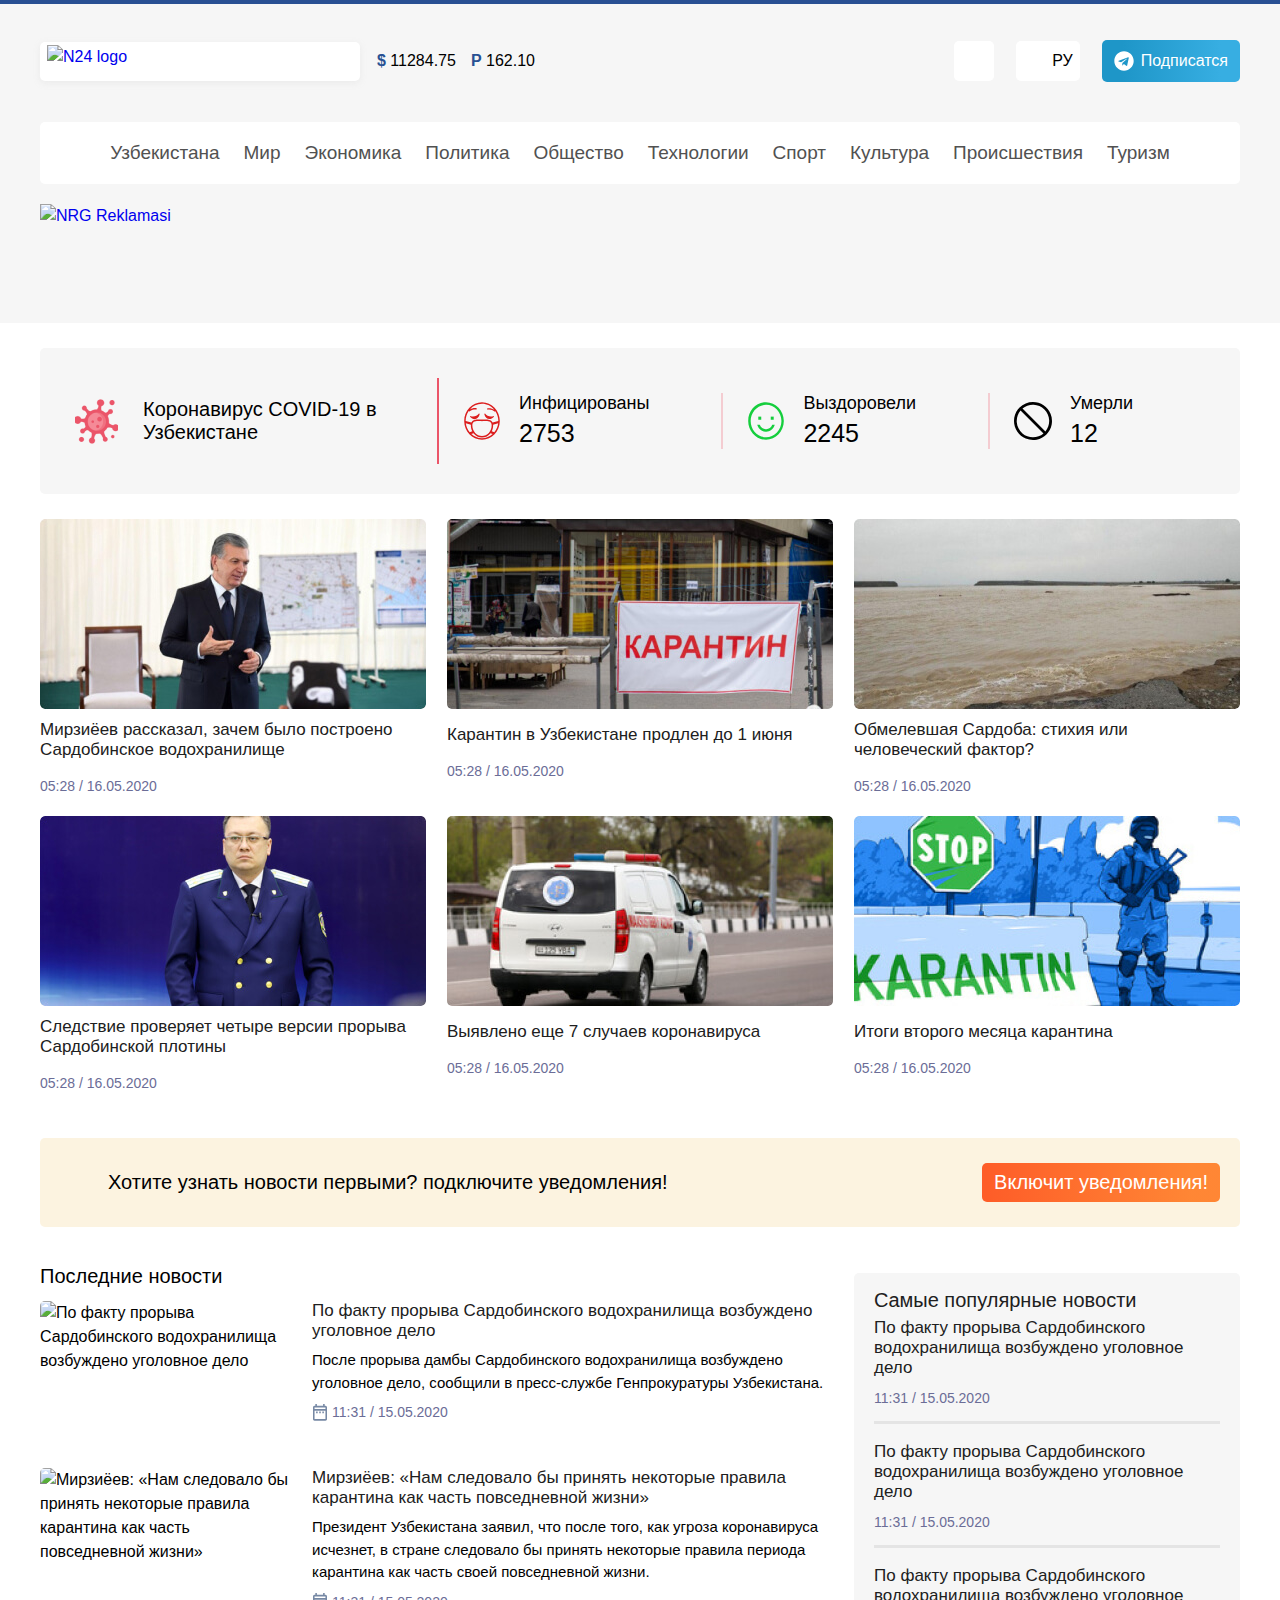
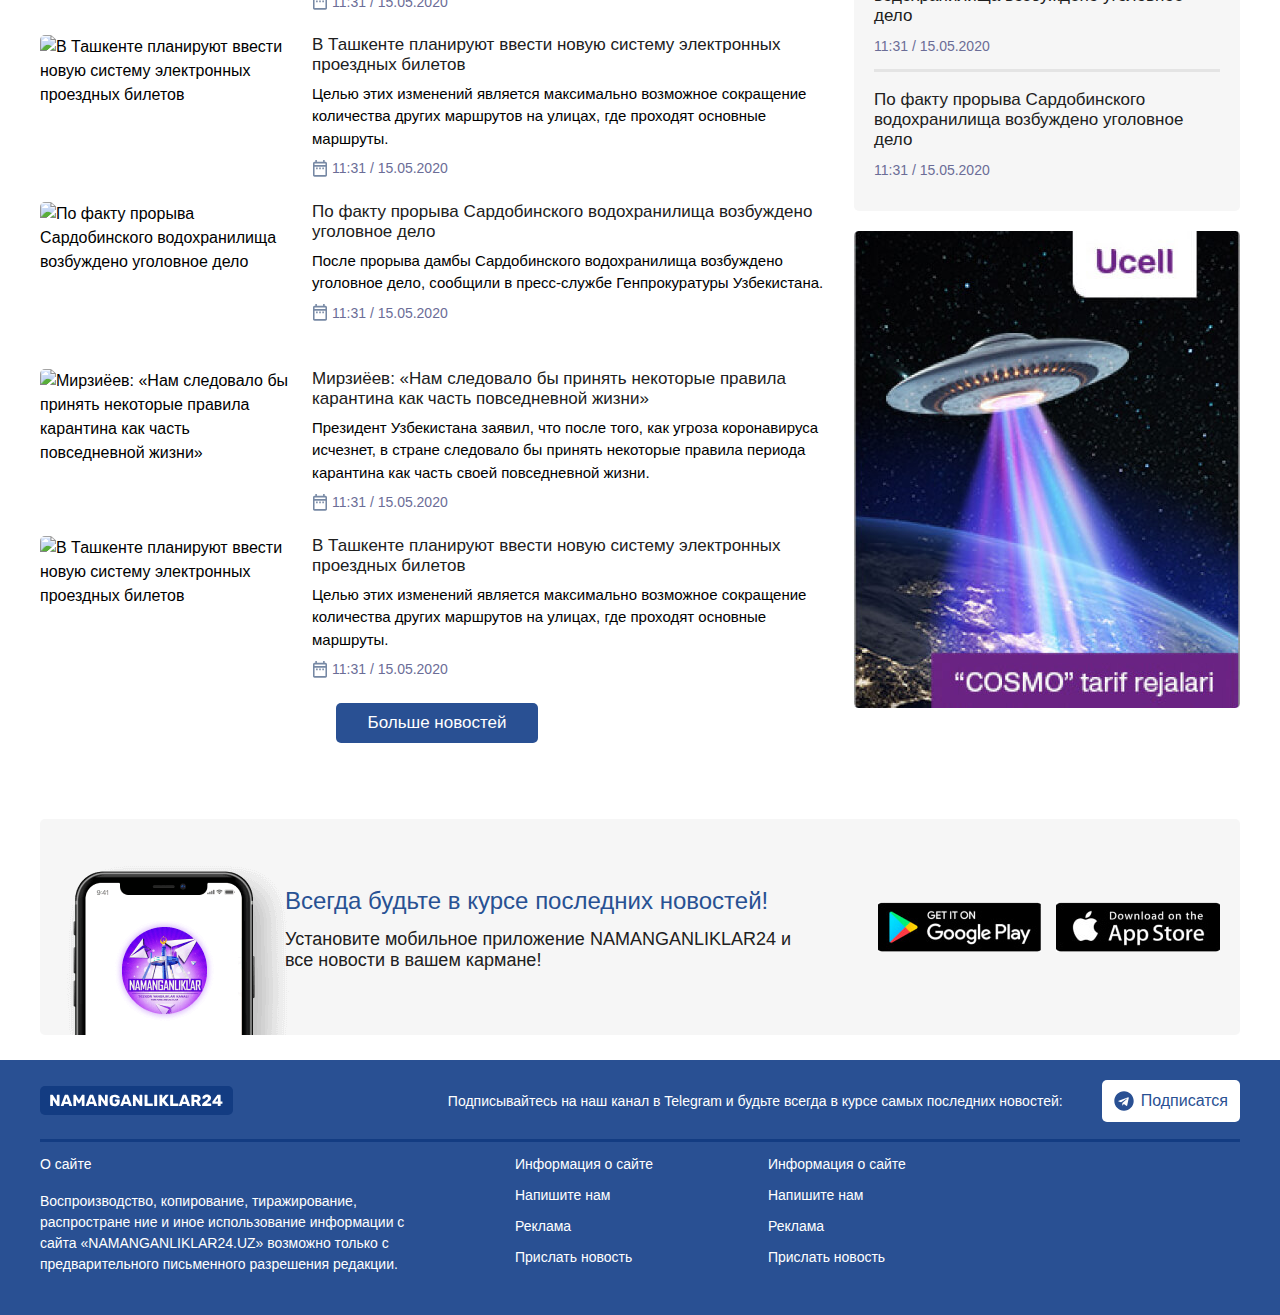
==== commit bab567b5: "update" ====
--- a/index.html
+++ b/index.html
@@ -1,11 +1,11 @@
 <!DOCTYPE html>
-<html lang="en">
+<html lang="ru">
 
 <head>
   <meta charset="UTF-8">
   <meta http-equiv="X-UA-Compatible" content="IE=edge">
   <meta name="viewport" content="width=device-width, initial-scale=1.0">
-  <title>N24 | Bosh sahifa</title>
+  <title>N24</title>
   <!-- Favicon -->
   <link rel="icon" href="images/favicon.svg">
 
@@ -45,11 +45,11 @@
 
         <!-- LANGUAGE TOGGLER -->
         <button class="btn-toggler language-toggler">
-          <div class="language-toggler__inner">РУ</div>
+          <span class="language-toggler__inner">РУ</span>
         </button>
 
         <!-- SITE-HEADER LINK -->
-        <a class="tg-btn site-header__link" href="">
+        <a class="tg-btn site-header__link" href="https://tme.to/suhrobbek_soatov">
           <span class="site-header__link-inner">Подписатся</span>
         </a>
 
@@ -57,39 +57,38 @@
         <button class="site-header__toggler">Меню</button>
       </div>
 
-
       <!-- SITENAV -->
       <nav class="sitenav">
         <ul class="sitenav__list">
           <li class="sitenav__item">
-            <a class="sitenav__link" href="#">Узбекистана</a>
-          </li>
-          <li class="sitenav__item">
-            <a class="sitenav__link" href="#">Мир</a>
-          </li>
-          <li class="sitenav__item">
-            <a class="sitenav__link" href="#">Экономика</a>
-          </li>
-          <li class="sitenav__item">
-            <a class="sitenav__link" href="#">Политика</a>
-          </li>
-          <li class="sitenav__item">
-            <a class="sitenav__link" href="#">Общество</a>
-          </li>
-          <li class="sitenav__item">
-            <a class="sitenav__link" href="#">Технологии</a>
-          </li>
-          <li class="sitenav__item">
-            <a class="sitenav__link" href="#">Спорт</a>
-          </li>
-          <li class="sitenav__item">
-            <a class="sitenav__link" href="#">Культура</a>
-          </li>
-          <li class="sitenav__item">
-            <a class="sitenav__link" href="#">Происшествия</a>
-          </li>
-          <li class="sitenav__item">
-            <a class="sitenav__link" href="#">Туризм</a>
+            <a class="sitenav__link" href="list.html">Узбекистана</a>
+          </li>
+          <li class="sitenav__item">
+            <a class="sitenav__link" href="list.html">Мир</a>
+          </li>
+          <li class="sitenav__item">
+            <a class="sitenav__link" href="list.html">Экономика</a>
+          </li>
+          <li class="sitenav__item">
+            <a class="sitenav__link" href="list.html">Политика</a>
+          </li>
+          <li class="sitenav__item">
+            <a class="sitenav__link" href="list.html">Общество</a>
+          </li>
+          <li class="sitenav__item">
+            <a class="sitenav__link" href="list.html">Технологии</a>
+          </li>
+          <li class="sitenav__item">
+            <a class="sitenav__link" href="list.html">Спорт</a>
+          </li>
+          <li class="sitenav__item">
+            <a class="sitenav__link" href="list.html">Культура</a>
+          </li>
+          <li class="sitenav__item">
+            <a class="sitenav__link" href="list.html">Происшествия</a>
+          </li>
+          <li class="sitenav__item">
+            <a class="sitenav__link" href="list.html">Туризм</a>
           </li>
         </ul>
       </nav>
@@ -235,7 +234,7 @@
       </section>
       <!-- /NOTIFICATIONS -->
 
-
+      <!-- NEWS LIST POPULAR -->
       <div class="news-wrapper">
         <!-- NEWS-LIST -->
         <section class="news-list">
@@ -428,6 +427,24 @@
         </section>
         <!-- /POPULAR NEWS -->
       </div>
+      <!-- /NEWS LIST POPULAR -->
+
+      <!-- SITE APP -->
+      <section class="site-app">
+        <div class="site-app__content">
+          <h2 class="site-app__heading">Всегда будьте в курсе последних новостей!</h2>
+          <p class="site-app__text">Установите мобильное приложение NAMANGANLIKLAR24 и все новости в вашем кармане!</p>
+        </div>
+        <a class="site-app__link" href="https://tme.to/suhrobbek_soatov">
+          <img class="site-app__img" src="images/googleplay.jpg" alt="googleplay" width="164" height="50"
+            srcset="images/googleplay.jpg 1x, images/googleplay@2x.jpg 2x">
+        </a>
+        <a class="site-app__link" href="https://tme.to/suhrobbek_soatov">
+          <img class="site-app__img" src="images/appstore.jpg" alt="appstore" width="164" height="50"
+            srcset="images/appstore.jpg 1x, images/appstore@2x.jpg 2x">
+        </a>
+      </section>
+      <!-- /SITE APP -->
 
     </div>
   </main>
@@ -443,7 +460,7 @@
         <p class="site-footer__sub-text">Подписывайтесь на наш канал в Telegram и будьте всегда в курсе самых последних
           новостей:</p>
         <!-- SITE-FOOTER LINK -->
-        <a class="tg-btn site-footer__link" href="">
+        <a class="tg-btn site-footer__link" href="https://tme.to/suhrobbek_soatov">
           <span class="site-footer__link-inner">Подписатся</span>
         </a>
       </div>
--- a/css/main.css
+++ b/css/main.css
@@ -98,6 +98,11 @@
   display: flex;
   flex-direction: column;
 }
+@media only screen and (max-width: 768px) {
+  body {
+    margin-top: 68px;
+  }
+}
 
 /* CONTAINER */
 .container {
@@ -184,6 +189,15 @@
   border-top: 4px solid var(--secondary-bg-color);
   background-color: var(--main-bg-color);
 }
+@media only screen and (max-width: 768px) {
+  .site-header {
+    position: fixed;
+    top: 0;
+    width: 100%;
+    z-index: 20;
+    box-shadow: 0px 2px 10px rgba(0, 0, 0, 0.4);
+  }
+}
 
 .site-header__top {
   padding: 36px 0 40px;
@@ -198,6 +212,11 @@
 @media only screen and (max-width: 768px) {
   .site-header__top {
     justify-content: space-between;
+  }
+}
+@media only screen and (max-width: 576px) {
+  .site-header__top {
+    padding: 15px 0;
   }
 }
 
@@ -267,25 +286,6 @@
 }
 
 /* SEARCH BUTTON */
-.search-button {
-  padding: 8px;
-  margin-right: 22px;
-}
-@media only screen and (max-width: 768px) {
-  .search-button {
-    display: none;
-  }
-}
-
-.search-button__inner {
-  background: url("../images/icon-magnifier.svg") no-repeat center;
-  background-size: contain;
-  display: inline-block;
-  width: 24px;
-  height: 24px;
-}
-
-/* LANGUAGE TOGGLE */
 .btn-toggler {
   background-color: var(--primary-bg-color);
   border: none;
@@ -295,6 +295,25 @@
   cursor: pointer;
 }
 
+.search-button {
+  padding: 8px;
+  margin-right: 22px;
+}
+@media only screen and (max-width: 768px) {
+  .search-button {
+    display: none;
+  }
+}
+
+.search-button__inner {
+  background: url("../images/icon-magnifier.svg") no-repeat center;
+  background-size: contain;
+  display: inline-block;
+  width: 24px;
+  height: 24px;
+}
+
+/* LANGUAGE TOGGLE */
 .language-toggler {
   margin-right: 22px;
   padding: 10px 7px;
@@ -449,6 +468,9 @@
 .sitenav__link {
   color: var(--navbar-text-color);
 }
+.sitenav__link--active {
+  color: var(--accent-color);
+}
 .sitenav__link:hover {
   color: var(--accent-color);
 }
@@ -553,6 +575,8 @@
     width: 100%;
     border: none;
     padding: 15px 0;
+  }
+  .covid-info__item:not(:last-child) {
     border-bottom: 2px solid #f4ccd1;
   }
 }
@@ -819,7 +843,13 @@
 
 .card-news-list {
   display: flex;
+  position: relative;
   align-items: flex-start;
+}
+@media only screen and (max-width: 1240px) {
+  .card-news-list {
+    align-items: stretch;
+  }
 }
 @media only screen and (max-width: 576px) {
   .card-news-list {
@@ -875,6 +905,13 @@
   transition: all 0.5s ease;
   -o-object-fit: cover;
      object-fit: cover;
+  -o-object-position: center;
+     object-position: center;
+}
+@media only screen and (max-width: 1240px) {
+  .card-news-list__img {
+    height: 100%;
+  }
 }
 @media only screen and (max-width: 576px) {
   .card-news-list__img {
@@ -916,6 +953,16 @@
 }
 .card-news-list__link:hover {
   color: var(--accent-color);
+}
+.card-news-list__link::before {
+  content: "";
+  position: absolute;
+  z-index: 1;
+  top: 0;
+  right: 0;
+  bottom: 0;
+  left: 0;
+  cursor: pointer;
 }
 
 .card-news-list__text {
@@ -989,6 +1036,11 @@
     font-size: 18px;
   }
 }
+@media only screen and (max-width: 576px) {
+  .list-popular-news__title {
+    text-align: center;
+  }
+}
 
 .list-popular-news__item {
   padding-bottom: 14px;
@@ -1039,6 +1091,139 @@
   }
 }
 
+.site-app {
+  padding: 64px 20px 64px 245px;
+  background: var(--main-bg-color) url("../../images/site-app-bg.png") no-repeat 20px bottom;
+  border-radius: 5px;
+  display: flex;
+  align-items: center;
+}
+@media only screen and (max-width: 992px) {
+  .site-app {
+    padding-top: 20px;
+    padding-bottom: 20px;
+    flex-wrap: wrap;
+  }
+}
+@media only screen and (max-width: 768px) {
+  .site-app {
+    background-size: 150px;
+    padding-left: 170px;
+    background-position: 10px bottom;
+  }
+}
+@media only screen and (max-width: 576px) {
+  .site-app {
+    background-image: none;
+    padding: 15px;
+    justify-content: center;
+  }
+}
+
+.site-app__content {
+  max-width: 530px;
+  margin-right: auto;
+}
+@media only screen and (max-width: 992px) {
+  .site-app__content {
+    width: 100%;
+    margin-right: 0;
+    margin-bottom: 10px;
+  }
+}
+@media only screen and (max-width: 576px) {
+  .site-app__content {
+    text-align: center;
+  }
+}
+
+.site-app__heading {
+  font-weight: 500;
+  font-size: 24px;
+  color: var(--accent-color);
+  margin-bottom: 10px;
+}
+@media only screen and (max-width: 992px) {
+  .site-app__heading {
+    font-size: 22px;
+  }
+}
+
+.site-app__text {
+  font-size: 18px;
+  font-weight: 500;
+  line-height: normal;
+  color: var(--secondary-text-color);
+}
+@media only screen and (max-width: 992px) {
+  .site-app__text {
+    font-size: 17px;
+  }
+}
+
+.site-app__link {
+  margin-left: 15px;
+  display: flex;
+}
+@media only screen and (max-width: 992px) {
+  .site-app__link {
+    margin-left: 0;
+  }
+  .site-app__link:not(:last-child) {
+    margin-right: 15px;
+  }
+}
+@media only screen and (max-width: 576px) {
+  .site-app__link {
+    margin: 10px;
+  }
+}
+
+.site-app__img {
+  max-width: 164px;
+  width: 100%;
+  height: auto;
+}
+@media only screen and (max-width: 576px) {
+  .site-app__img {
+    max-width: 130px;
+  }
+}
+
+.article {
+  max-width: 794px;
+  width: 100%;
+}
+
+.article__heading {
+  font-size: 24px;
+  line-height: normal;
+  margin: 0;
+  margin-bottom: 13px;
+  font-weight: 500;
+  color: var(--text-color);
+}
+
+.article__time {
+  color: var(--time-color);
+  font-size: 14px;
+  display: flex;
+  align-items: center;
+}
+@media only screen and (max-width: 768px) {
+  .article__time {
+    font-size: 13px;
+  }
+}
+.article__time::before {
+  display: inline-block;
+  content: "";
+  background: url("../images/icon-calendar.svg") no-repeat center/contain;
+  width: 18px;
+  height: 20px;
+  margin-right: 2px;
+}
+
 /* SITE-FOOTER */
 .site-footer {
   color: var(--footer-color);
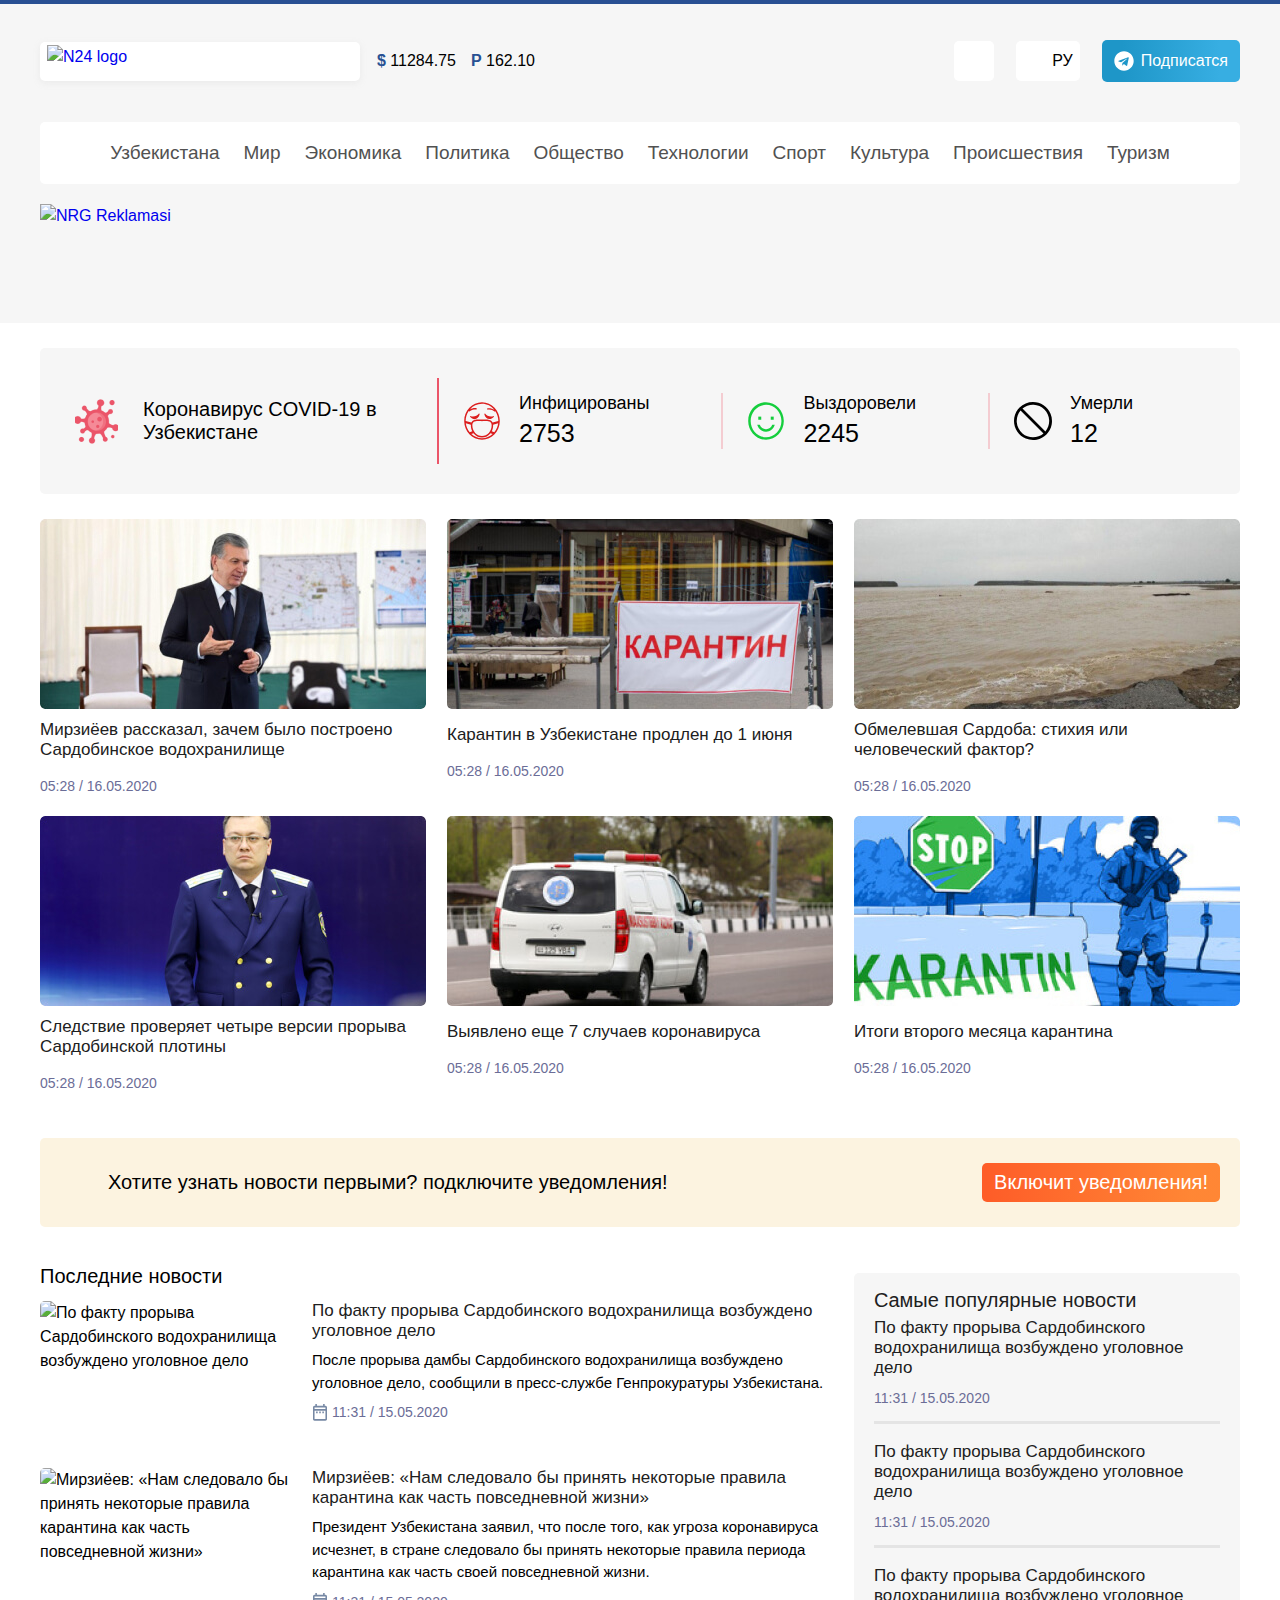
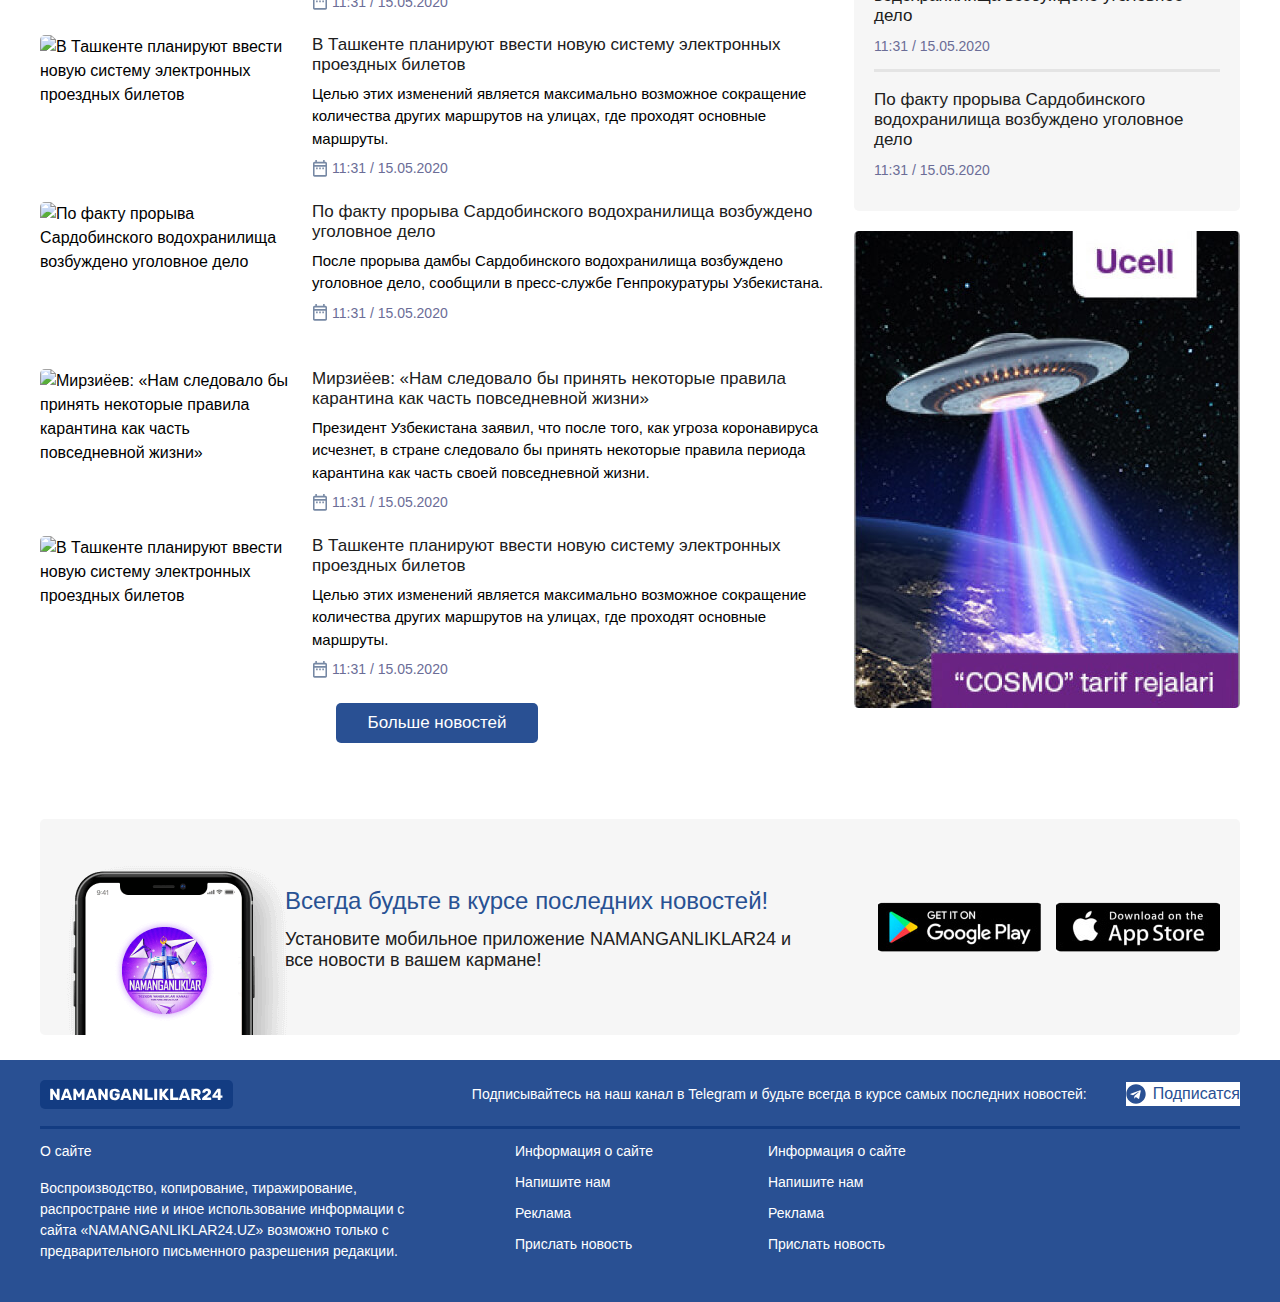
==== commit 7d45980c: "add notifications modal" ====
--- a/index.html
+++ b/index.html
@@ -1,533 +1,753 @@
 <!DOCTYPE html>
 <html lang="ru">
-
-<head>
-  <meta charset="UTF-8">
-  <meta http-equiv="X-UA-Compatible" content="IE=edge">
-  <meta name="viewport" content="width=device-width, initial-scale=1.0">
-  <title>N24</title>
-  <!-- Favicon -->
-  <link rel="icon" href="images/favicon.svg">
-
-  <!-- Stylesheets -->
-  <link rel="stylesheet" href="./css/normalize.css">
-  <link rel="stylesheet" href="./css/main.css">
-</head>
-
-<body>
-  <!-- HEADER -->
-  <header class="site-header">
-    <div class="site-header__container container">
-
-      <div class="site-header__top">
-
-        <!-- LOGO -->
-        <a class="site-header__logo logo" href="index.html">
-          <img class="logo__img" src="images/logo.svg" alt="N24 logo" width="306" height="33">
-        </a>
-
-        <!-- CURRENCY RATES -->
-        <ul class="currency-rates">
-          <li class="currency-rates__item">
-            <b class="currency-rates__bolder-text">$</b>
-            <span class="currency-rates__text">11284.75</span>
-          </li>
-          <li class="currency-rates__item">
-            <b class="currency-rates__bolder-text">P</b>
-            <span class="currency-rates__text">162.10</span>
-          </li>
-        </ul>
-
-        <!-- SEARCH-BUTTON -->
-        <button class="btn-toggler search-button">
-          <span class="search-button__inner"></span>
-        </button>
-
-        <!-- LANGUAGE TOGGLER -->
-        <button class="btn-toggler language-toggler">
-          <span class="language-toggler__inner">РУ</span>
-        </button>
-
-        <!-- SITE-HEADER LINK -->
-        <a class="tg-btn site-header__link" href="https://tme.to/suhrobbek_soatov">
-          <span class="site-header__link-inner">Подписатся</span>
-        </a>
-
-        <!-- SITE HEADER TOGGLER -->
-        <button class="site-header__toggler">Меню</button>
+  <head>
+    <meta charset="UTF-8" />
+    <meta http-equiv="X-UA-Compatible" content="IE=edge" />
+    <meta name="viewport" content="width=device-width, initial-scale=1.0" />
+    <title>N24</title>
+    <!-- Favicon -->
+    <link rel="icon" href="images/favicon.svg" />
+
+    <!-- Stylesheets -->
+    <link rel="stylesheet" href="./css/normalize.css" />
+    <link rel="stylesheet" href="./css/main.css" />
+  </head>
+
+  <body>
+    <!-- HEADER -->
+    <header class="site-header">
+      <div class="site-header__container container">
+        <div class="site-header__top">
+          <!-- LOGO -->
+          <a class="site-header__logo logo" href="/">
+            <img
+              class="logo__img"
+              src="images/logo.svg"
+              alt="N24 logo"
+              width="306"
+              height="33"
+            />
+          </a>
+
+          <!-- CURRENCY RATES -->
+          <ul class="currency-rates">
+            <li class="currency-rates__item">
+              <b class="currency-rates__bolder-text">$</b>
+              <span class="currency-rates__text">11284.75</span>
+            </li>
+            <li class="currency-rates__item">
+              <b class="currency-rates__bolder-text">P</b>
+              <span class="currency-rates__text">162.10</span>
+            </li>
+          </ul>
+
+          <!-- SEARCH-BUTTON -->
+          <button class="btn-toggler search-button">
+            <span class="search-button__inner"></span>
+          </button>
+
+          <!-- LANGUAGE TOGGLER -->
+          <button class="btn-toggler language-toggler">
+            <span class="language-toggler__inner">РУ</span>
+          </button>
+
+          <!-- SITE-HEADER LINK -->
+          <a
+            class="button-telegram site-header__link"
+            href="https://tme.to/suhrobbek_soatov"
+          >
+            <span class="site-header__link-inner">Подписатся</span>
+          </a>
+
+          <!-- SITE HEADER TOGGLER -->
+          <button class="site-header__toggler">Меню</button>
+        </div>
+
+        <!-- SITENAV -->
+        <nav class="sitenav">
+          <ul class="sitenav__list">
+            <li class="sitenav__item">
+              <a class="sitenav__link" href="list.html">Узбекистана</a>
+            </li>
+            <li class="sitenav__item">
+              <a class="sitenav__link" href="list.html">Мир</a>
+            </li>
+            <li class="sitenav__item">
+              <a class="sitenav__link" href="list.html">Экономика</a>
+            </li>
+            <li class="sitenav__item">
+              <a class="sitenav__link" href="list.html">Политика</a>
+            </li>
+            <li class="sitenav__item">
+              <a class="sitenav__link" href="list.html">Общество</a>
+            </li>
+            <li class="sitenav__item">
+              <a class="sitenav__link" href="list.html">Технологии</a>
+            </li>
+            <li class="sitenav__item">
+              <a class="sitenav__link" href="list.html">Спорт</a>
+            </li>
+            <li class="sitenav__item">
+              <a class="sitenav__link" href="list.html">Культура</a>
+            </li>
+            <li class="sitenav__item">
+              <a class="sitenav__link" href="list.html">Происшествия</a>
+            </li>
+            <li class="sitenav__item">
+              <a class="sitenav__link" href="list.html">Туризм</a>
+            </li>
+          </ul>
+        </nav>
+
+        <!-- SITE HEADER ADS -->
+        <aside class="site-header-ads">
+          <a class="site-header-ads__link" href="#">
+            <img
+              class="site-header-ads__img"
+              src="./images/nrg-header-ads.jpg"
+              alt="NRG Reklamasi"
+              width="1200"
+              height="99"
+              srcset="
+                ./images/nrg-header-ads.jpg    1x,
+                ./images/nrg-header-ads@2x.jpg 2x
+              "
+            />
+          </a>
+        </aside>
       </div>
-
-      <!-- SITENAV -->
-      <nav class="sitenav">
-        <ul class="sitenav__list">
-          <li class="sitenav__item">
-            <a class="sitenav__link" href="list.html">Узбекистана</a>
-          </li>
-          <li class="sitenav__item">
-            <a class="sitenav__link" href="list.html">Мир</a>
-          </li>
-          <li class="sitenav__item">
-            <a class="sitenav__link" href="list.html">Экономика</a>
-          </li>
-          <li class="sitenav__item">
-            <a class="sitenav__link" href="list.html">Политика</a>
-          </li>
-          <li class="sitenav__item">
-            <a class="sitenav__link" href="list.html">Общество</a>
-          </li>
-          <li class="sitenav__item">
-            <a class="sitenav__link" href="list.html">Технологии</a>
-          </li>
-          <li class="sitenav__item">
-            <a class="sitenav__link" href="list.html">Спорт</a>
-          </li>
-          <li class="sitenav__item">
-            <a class="sitenav__link" href="list.html">Культура</a>
-          </li>
-          <li class="sitenav__item">
-            <a class="sitenav__link" href="list.html">Происшествия</a>
-          </li>
-          <li class="sitenav__item">
-            <a class="sitenav__link" href="list.html">Туризм</a>
-          </li>
-        </ul>
-      </nav>
-
-      <!-- SITE HEADER ADS -->
-      <aside class="site-header-ads">
-        <a class="site-header-ads__link" href="#">
-          <img class="site-header-ads__img" src="./images/nrg-header-ads.jpg" alt="NRG Reklamasi" width="1200"
-            height="99" srcset="./images/nrg-header-ads.jpg 1x, ./images/nrg-header-ads@2x.jpg 2x">
-        </a>
-      </aside>
-    </div>
-  </header>
-  <!-- /HEADER -->
-
-  <!-- MAIN CONTENT -->
-  <main class="main-content">
-    <div class="container">
-      <!-- COVID INFO -->
-      <section class="covid-info">
-        <div>
-          <h2 class="covid-info__heading">Коронавирус COVID-19 в Узбекистане</h2>
-        </div>
-        <ul class="covid-info__list">
-          <li class="covid-info__item covid-info__item--enfected">
-            <div>
-              <h3 class="covid-info__title covid-info__title--red">Инфицированы</h3>
-              <b class="covid-info__bold-text">2753</b>
-            </div>
-          </li>
-          <li class="covid-info__item covid-info__item--recovered">
-            <div>
-              <h3 class="covid-info__title covid-info__title--green">Выздоровели</h3>
-              <b class="covid-info__bold-text">2245</b>
-            </div>
-          </li>
-          <li class="covid-info__item covid-info__item--dead">
-            <div>
-              <h3 class="covid-info__title">Умерли</h3>
-              <b class="covid-info__bold-text">12</b>
-            </div>
-          </li>
-        </ul>
-      </section>
-      <!-- /COVID INFO -->
-
-      <!-- NEWS -->
-      <section class="news">
-        <h2 class="visually-hidden">Важные новости</h2>
-        <!-- NEWS GRID -->
-        <div class="news-grid">
-          <!-- NEWS GRID ITEM -->
-          <article class="news-grid__item news-card">
-            <div class="news-card__img-wrapper">
-              <img class="news-card__img" src="images/sardoba-prezident.jpg" alt="Мирзиёев рассказал, зачем было построено
-                Сардобинское водохранилище" width="386" height="190"
-                srcset="images/sardoba-prezident.jpg 1x, images/sardoba-prezident@2x.jpg 2x">
-            </div>
-            <h3 class="news-card__heading">
-              <a class="news-card__link" href="article.html">
-                Мирзиёев рассказал, зачем было построено Сардобинское водохранилище
-              </a>
-            </h3>
-            <time datetime="2020-05-16T05:28" class="news-card__time">05:28 / 16.05.2020</time>
-          </article>
-
-          <!-- NEWS GRID ITEM -->
-          <article class="news-grid__item news-card">
-            <div class="news-card__img-wrapper">
-              <img class="news-card__img" src="images/quarantine.jpg" alt="Мирзиёев рассказал, зачем было построено
-                Сардобинское водохранилище" width="386" height="190"
-                srcset="images/quarantine.jpg 1x, images/quarantine@2x.jpg 2x">
-            </div>
-            <h3 class="news-card__heading">
-              <a class="news-card__link" href="article.html">
-                Карантин в Узбекистане продлен до 1 июня
-              </a>
-            </h3>
-            <time datetime="2020-05-16T05:28" class="news-card__time">05:28 / 16.05.2020</time>
-          </article>
-
-          <!-- NEWS GRID ITEM -->
-          <article class="news-grid__item news-card">
-            <div class="news-card__img-wrapper">
-              <img class="news-card__img" src="images/sardoba.jpg" alt="Обмелевшая Сардоба: стихия или
-              человеческий фактор" width="386" height="190" srcset="images/sardoba.jpg 1x, images/sardoba@2x.jpg 2x">
-            </div>
-            <h3 class="news-card__heading">
-              <a class="news-card__link" href="article.html">
-                Обмелевшая Сардоба: стихия или человеческий фактор?
-              </a>
-            </h3>
-            <time datetime="2020-05-16T05:28" class="news-card__time">05:28 / 16.05.2020</time>
-          </article>
-
-          <!-- NEWS GRID ITEM -->
-          <article class="news-grid__item news-card">
-            <div class="news-card__img-wrapper">
-              <img class="news-card__img" src="images/info-sardoba.jpg" alt="Следствие проверяет четыре версии
-              прорыва Сардобинской плотины" width="386" height="190"
-                srcset="images/info-sardoba.jpg 1x, images/info-sardoba@2x.jpg 2x">
-            </div>
-            <h3 class="news-card__heading">
-              <a class="news-card__link" href="article.html">
-                Следствие проверяет четыре версии прорыва Сардобинской плотины
-              </a>
-            </h3>
-            <time datetime="2020-05-16T05:28" class="news-card__time">05:28 / 16.05.2020</time>
-          </article>
-
-          <!-- NEWS GRID ITEM -->
-          <article class="news-grid__item news-card">
-            <div class="news-card__img-wrapper">
-              <img class="news-card__img" src="images/covid-enfected.jpg" alt="Выявлено еще 7 случаев коронавируса"
-                width="386" height="190" srcset="images/covid-enfected.jpg 1x, images/covid-enfected@2x.jpg 2x">
-            </div>
-            <h3 class="news-card__heading">
-              <a class="news-card__link" href="article.html">
-                Выявлено еще 7 случаев коронавируса
-              </a>
-            </h3>
-            <time datetime="2020-05-16T05:28" class="news-card__time">05:28 / 16.05.2020</time>
-          </article>
-
-          <!-- NEWS GRID ITEM -->
-          <article class="news-grid__item news-card">
-            <div class="news-card__img-wrapper">
-              <img class="news-card__img" src="images/stop-quarantine.jpg" alt="Итоги второго месяца карантина"
-                width="386" height="190" srcset="images/stop-quarantine.jpg 1x, images/stop-quarantine@2x.jpg 2x">
-            </div>
-            <h3 class="news-card__heading"><a class="news-card__link" href="article.html">Итоги второго месяца
-                карантина</a></h3>
-            <time datetime="2020-05-16T05:28" class="news-card__time">05:28 / 16.05.2020</time>
-          </article>
-        </div>
-      </section>
-      <!-- /NEWS -->
-
-      <!-- NOTIFICATIONS -->
-      <section class="notifications">
-        <h2 class="notifications__heading">Хотите узнать новости первыми? подключите уведомления!</h2>
-        <button class="button notifications__btn" type="button">Включит уведомления!</button>
-      </section>
-      <!-- /NOTIFICATIONS -->
-
-      <!-- NEWS LIST POPULAR -->
-      <div class="news-wrapper">
-        <!-- NEWS-LIST -->
-        <section class="news-list">
-          <h2 class="news-list__heading">Последние новости</h2>
-          <div class="news-list__cards">
-
-            <!-- CARD NEWS LIST -->
-            <article class="news-list__card card-news-list">
-              <div class="card-news-list__img-wrapper">
-                <img class="card-news-list__img" src="images/sardoba-uz.jpg"
-                  alt="По факту прорыва Сардобинского водохранилища возбуждено уголовное дело" width="242" height="143"
-                  srcset="images/sardoba-uz.jpg 1x, images/sardoba-uz@2x.jpg 2x">
-              </div>
-              <div class="card-news-list__content">
-                <h3 class="card-news-list__title">
-                  <a class="card-news-list__link" href="article.html">
-                    По факту прорыва Сардобинского водохранилища возбуждено уголовное дело
-                  </a>
+    </header>
+    <!-- /HEADER -->
+
+    <!-- MAIN CONTENT -->
+    <main class="main-content">
+      <div class="container">
+        <!-- COVID INFO -->
+        <section class="covid-info">
+          <div>
+            <h2 class="covid-info__heading">
+              Коронавирус COVID-19 в Узбекистане
+            </h2>
+          </div>
+          <ul class="covid-info__list">
+            <li class="covid-info__item covid-info__item--enfected">
+              <div>
+                <h3 class="covid-info__title covid-info__title--red">
+                  Инфицированы
                 </h3>
-                <p class="card-news-list__text">
-                  После прорыва дамбы Сардобинского водохранилища возбуждено уголовное дело, сообщили в пресс-службе
-                  Генпрокуратуры Узбекистана.
-                </p>
-                <tme datetime="2020-05-15T11:31" class="card-news-list__time">
-                  11:31 / 15.05.2020
-                </tme>
-              </div>
+                <b class="covid-info__bold-text">2753</b>
+              </div>
+            </li>
+            <li class="covid-info__item covid-info__item--recovered">
+              <div>
+                <h3 class="covid-info__title covid-info__title--green">
+                  Выздоровели
+                </h3>
+                <b class="covid-info__bold-text">2245</b>
+              </div>
+            </li>
+            <li class="covid-info__item covid-info__item--dead">
+              <div>
+                <h3 class="covid-info__title">Умерли</h3>
+                <b class="covid-info__bold-text">12</b>
+              </div>
+            </li>
+          </ul>
+        </section>
+        <!-- /COVID INFO -->
+
+        <!-- NEWS -->
+        <section class="news">
+          <h2 class="visually-hidden">Важные новости</h2>
+          <!-- NEWS GRID -->
+          <div class="news-grid">
+            <!-- NEWS GRID ITEM -->
+            <article class="news-grid__item news-card">
+              <div class="news-card__img-wrapper">
+                <img
+                  class="news-card__img"
+                  src="images/sardoba-prezident.jpg"
+                  alt="Мирзиёев рассказал, зачем было построено
+                Сардобинское водохранилище"
+                  width="386"
+                  height="190"
+                  srcset="
+                    images/sardoba-prezident.jpg    1x,
+                    images/sardoba-prezident@2x.jpg 2x
+                  "
+                />
+              </div>
+              <h3 class="news-card__heading">
+                <a class="news-card__link" href="article.html">
+                  Мирзиёев рассказал, зачем было построено Сардобинское
+                  водохранилище
+                </a>
+              </h3>
+              <time datetime="2020-05-16T05:28" class="news-card__time"
+                >05:28 / 16.05.2020</time
+              >
             </article>
 
-            <!-- CARD NEWS LIST -->
-            <article class="news-list__card card-news-list">
-              <div class="card-news-list__img-wrapper">
-                <img class="card-news-list__img" src="images/prezident-uz.jpg"
-                  alt="Мирзиёев: «Нам следовало бы принять некоторые правила карантина как часть повседневной жизни»"
-                  width="242" height="143" srcset="images/prezident-uz.jpg 1x, images/prezident-uz@2x.jpg 2x">
-              </div>
-              <div class="card-news-list__content">
-                <h3 class="card-news-list__title">
-                  <a class="card-news-list__link" href="article.html">
-                    Мирзиёев: «Нам следовало бы принять некоторые правила карантина как часть повседневной жизни»
-                  </a>
-                </h3>
-                <p class="card-news-list__text">
-                  Президент Узбекистана заявил, что после того, как угроза коронавируса исчезнет, в стране следовало бы
-                  принять некоторые правила периода карантина как часть своей повседневной жизни.
-                </p>
-                <tme datetime="2020-05-15T11:31" class="card-news-list__time">
-                  11:31 / 15.05.2020
-                </tme>
-              </div>
+            <!-- NEWS GRID ITEM -->
+            <article class="news-grid__item news-card">
+              <div class="news-card__img-wrapper">
+                <img
+                  class="news-card__img"
+                  src="images/quarantine.jpg"
+                  alt="Мирзиёев рассказал, зачем было построено
+                Сардобинское водохранилище"
+                  width="386"
+                  height="190"
+                  srcset="images/quarantine.jpg 1x, images/quarantine@2x.jpg 2x"
+                />
+              </div>
+              <h3 class="news-card__heading">
+                <a class="news-card__link" href="article.html">
+                  Карантин в Узбекистане продлен до 1 июня
+                </a>
+              </h3>
+              <time datetime="2020-05-16T05:28" class="news-card__time"
+                >05:28 / 16.05.2020</time
+              >
             </article>
 
-            <!-- CARD NEWS LIST -->
-            <article class="news-list__card card-news-list">
-              <div class="card-news-list__img-wrapper">
-                <img class="card-news-list__img" src="images/e-ticket.jpg"
-                  alt="В Ташкенте планируют ввести новую систему электронных проездных билетов" width="242" height="143"
-                  srcset="images/e-ticket.jpg 1x, images/e-ticket@2x.jpg 2x">
-              </div>
-              <div class="card-news-list__content">
-                <h3 class="card-news-list__title">
-                  <a class="card-news-list__link" href="article.html">
-                    В Ташкенте планируют ввести новую систему электронных проездных билетов
-                  </a>
-                </h3>
-                <p class="card-news-list__text">
-                  Целью этих изменений является максимально возможное сокращение количества других маршрутов на улицах,
-                  где проходят основные маршруты.
-                </p>
-                <tme datetime="2020-05-15T11:31" class="card-news-list__time">
-                  11:31 / 15.05.2020
-                </tme>
-              </div>
+            <!-- NEWS GRID ITEM -->
+            <article class="news-grid__item news-card">
+              <div class="news-card__img-wrapper">
+                <img
+                  class="news-card__img"
+                  src="images/sardoba.jpg"
+                  alt="Обмелевшая Сардоба: стихия или
+              человеческий фактор"
+                  width="386"
+                  height="190"
+                  srcset="images/sardoba.jpg 1x, images/sardoba@2x.jpg 2x"
+                />
+              </div>
+              <h3 class="news-card__heading">
+                <a class="news-card__link" href="article.html">
+                  Обмелевшая Сардоба: стихия или человеческий фактор?
+                </a>
+              </h3>
+              <time datetime="2020-05-16T05:28" class="news-card__time"
+                >05:28 / 16.05.2020</time
+              >
             </article>
 
-            <!-- CARD NEWS LIST -->
-            <article class="news-list__card card-news-list">
-              <div class="card-news-list__img-wrapper">
-                <img class="card-news-list__img" src="images/sardoba-uz.jpg"
-                  alt="По факту прорыва Сардобинского водохранилища возбуждено уголовное дело" width="242" height="143"
-                  srcset="images/sardoba-uz.jpg 1x, images/sardoba-uz@2x.jpg 2x">
-              </div>
-              <div class="card-news-list__content">
-                <h3 class="card-news-list__title">
-                  <a class="card-news-list__link" href="article.html">
-                    По факту прорыва Сардобинского водохранилища возбуждено уголовное дело
-                  </a>
-                </h3>
-                <p class="card-news-list__text">
-                  После прорыва дамбы Сардобинского водохранилища возбуждено уголовное дело, сообщили в пресс-службе
-                  Генпрокуратуры Узбекистана.
-                </p>
-                <tme datetime="2020-05-15T11:31" class="card-news-list__time">
-                  11:31 / 15.05.2020
-                </tme>
-              </div>
+            <!-- NEWS GRID ITEM -->
+            <article class="news-grid__item news-card">
+              <div class="news-card__img-wrapper">
+                <img
+                  class="news-card__img"
+                  src="images/info-sardoba.jpg"
+                  alt="Следствие проверяет четыре версии
+              прорыва Сардобинской плотины"
+                  width="386"
+                  height="190"
+                  srcset="
+                    images/info-sardoba.jpg    1x,
+                    images/info-sardoba@2x.jpg 2x
+                  "
+                />
+              </div>
+              <h3 class="news-card__heading">
+                <a class="news-card__link" href="article.html">
+                  Следствие проверяет четыре версии прорыва Сардобинской плотины
+                </a>
+              </h3>
+              <time datetime="2020-05-16T05:28" class="news-card__time"
+                >05:28 / 16.05.2020</time
+              >
             </article>
 
-            <!-- CARD NEWS LIST -->
-            <article class="news-list__card card-news-list">
-              <div class="card-news-list__img-wrapper">
-                <img class="card-news-list__img" src="images/prezident-uz.jpg"
-                  alt="Мирзиёев: «Нам следовало бы принять некоторые правила карантина как часть повседневной жизни»"
-                  width="242" height="143" srcset="images/prezident-uz.jpg 1x, images/prezident-uz@2x.jpg 2x">
-              </div>
-              <div class="card-news-list__content">
-                <h3 class="card-news-list__title">
-                  <a class="card-news-list__link" href="article.html">
-                    Мирзиёев: «Нам следовало бы принять некоторые правила карантина как часть повседневной жизни»
-                  </a>
-                </h3>
-                <p class="card-news-list__text">
-                  Президент Узбекистана заявил, что после того, как угроза коронавируса исчезнет, в стране следовало бы
-                  принять некоторые правила периода карантина как часть своей повседневной жизни.
-                </p>
-                <tme datetime="2020-05-15T11:31" class="card-news-list__time">
-                  11:31 / 15.05.2020
-                </tme>
-              </div>
+            <!-- NEWS GRID ITEM -->
+            <article class="news-grid__item news-card">
+              <div class="news-card__img-wrapper">
+                <img
+                  class="news-card__img"
+                  src="images/covid-enfected.jpg"
+                  alt="Выявлено еще 7 случаев коронавируса"
+                  width="386"
+                  height="190"
+                  srcset="
+                    images/covid-enfected.jpg    1x,
+                    images/covid-enfected@2x.jpg 2x
+                  "
+                />
+              </div>
+              <h3 class="news-card__heading">
+                <a class="news-card__link" href="article.html">
+                  Выявлено еще 7 случаев коронавируса
+                </a>
+              </h3>
+              <time datetime="2020-05-16T05:28" class="news-card__time"
+                >05:28 / 16.05.2020</time
+              >
             </article>
 
-            <!-- CARD NEWS LIST -->
-            <article class="news-list__card card-news-list">
-              <div class="card-news-list__img-wrapper">
-                <img class="card-news-list__img" src="images/e-ticket.jpg"
-                  alt="В Ташкенте планируют ввести новую систему электронных проездных билетов" width="242" height="143"
-                  srcset="images/e-ticket.jpg 1x, images/e-ticket@2x.jpg 2x">
-              </div>
-              <div class="card-news-list__content">
-                <h3 class="card-news-list__title">
-                  <a class="card-news-list__link" href="article.html">
-                    В Ташкенте планируют ввести новую систему электронных проездных билетов
-                  </a>
-                </h3>
-                <p class="card-news-list__text">
-                  Целью этих изменений является максимально возможное сокращение количества других маршрутов на улицах,
-                  где проходят основные маршруты.
-                </p>
-                <tme datetime="2020-05-15T11:31" class="card-news-list__time">
-                  11:31 / 15.05.2020
-                </tme>
-              </div>
+            <!-- NEWS GRID ITEM -->
+            <article class="news-grid__item news-card">
+              <div class="news-card__img-wrapper">
+                <img
+                  class="news-card__img"
+                  src="images/stop-quarantine.jpg"
+                  alt="Итоги второго месяца карантина"
+                  width="386"
+                  height="190"
+                  srcset="
+                    images/stop-quarantine.jpg    1x,
+                    images/stop-quarantine@2x.jpg 2x
+                  "
+                />
+              </div>
+              <h3 class="news-card__heading">
+                <a class="news-card__link" href="article.html"
+                  >Итоги второго месяца карантина</a
+                >
+              </h3>
+              <time datetime="2020-05-16T05:28" class="news-card__time"
+                >05:28 / 16.05.2020</time
+              >
             </article>
           </div>
-          <div class="news-list__btn-wrapper">
-            <button class="button news-list__btn">Больше новостей</button>
+        </section>
+        <!-- /NEWS -->
+
+        <!-- NOTIFICATIONS -->
+        <section class="notifications">
+          <h2 class="notifications__heading">
+            Хотите узнать новости первыми? подключите уведомления!
+          </h2>
+          <button
+            class="button notifications__btn"
+            type="button"
+            data-modal-open
+          >
+            Включит уведомления!
+          </button>
+        </section>
+        <!-- /NOTIFICATIONS -->
+
+        <!-- NEWS LIST POPULAR -->
+        <div class="news-wrapper">
+          <!-- NEWS-LIST -->
+          <section class="news-list">
+            <h2 class="news-list__heading">Последние новости</h2>
+            <div class="news-list__cards">
+              <!-- CARD NEWS LIST -->
+              <article class="news-list__card card-news-list">
+                <div class="card-news-list__img-wrapper">
+                  <img
+                    class="card-news-list__img"
+                    src="images/sardoba-uz.jpg"
+                    alt="По факту прорыва Сардобинского водохранилища возбуждено уголовное дело"
+                    width="242"
+                    height="143"
+                    srcset="
+                      images/sardoba-uz.jpg    1x,
+                      images/sardoba-uz@2x.jpg 2x
+                    "
+                  />
+                </div>
+                <div class="card-news-list__content">
+                  <h3 class="card-news-list__title">
+                    <a class="card-news-list__link" href="article.html">
+                      По факту прорыва Сардобинского водохранилища возбуждено
+                      уголовное дело
+                    </a>
+                  </h3>
+                  <p class="card-news-list__text">
+                    После прорыва дамбы Сардобинского водохранилища возбуждено
+                    уголовное дело, сообщили в пресс-службе Генпрокуратуры
+                    Узбекистана.
+                  </p>
+                  <tme datetime="2020-05-15T11:31" class="card-news-list__time">
+                    11:31 / 15.05.2020
+                  </tme>
+                </div>
+              </article>
+
+              <!-- CARD NEWS LIST -->
+              <article class="news-list__card card-news-list">
+                <div class="card-news-list__img-wrapper">
+                  <img
+                    class="card-news-list__img"
+                    src="images/prezident-uz.jpg"
+                    alt="Мирзиёев: «Нам следовало бы принять некоторые правила карантина как часть повседневной жизни»"
+                    width="242"
+                    height="143"
+                    srcset="
+                      images/prezident-uz.jpg    1x,
+                      images/prezident-uz@2x.jpg 2x
+                    "
+                  />
+                </div>
+                <div class="card-news-list__content">
+                  <h3 class="card-news-list__title">
+                    <a class="card-news-list__link" href="article.html">
+                      Мирзиёев: «Нам следовало бы принять некоторые правила
+                      карантина как часть повседневной жизни»
+                    </a>
+                  </h3>
+                  <p class="card-news-list__text">
+                    Президент Узбекистана заявил, что после того, как угроза
+                    коронавируса исчезнет, в стране следовало бы принять
+                    некоторые правила периода карантина как часть своей
+                    повседневной жизни.
+                  </p>
+                  <tme datetime="2020-05-15T11:31" class="card-news-list__time">
+                    11:31 / 15.05.2020
+                  </tme>
+                </div>
+              </article>
+
+              <!-- CARD NEWS LIST -->
+              <article class="news-list__card card-news-list">
+                <div class="card-news-list__img-wrapper">
+                  <img
+                    class="card-news-list__img"
+                    src="images/e-ticket.jpg"
+                    alt="В Ташкенте планируют ввести новую систему электронных проездных билетов"
+                    width="242"
+                    height="143"
+                    srcset="images/e-ticket.jpg 1x, images/e-ticket@2x.jpg 2x"
+                  />
+                </div>
+                <div class="card-news-list__content">
+                  <h3 class="card-news-list__title">
+                    <a class="card-news-list__link" href="article.html">
+                      В Ташкенте планируют ввести новую систему электронных
+                      проездных билетов
+                    </a>
+                  </h3>
+                  <p class="card-news-list__text">
+                    Целью этих изменений является максимально возможное
+                    сокращение количества других маршрутов на улицах, где
+                    проходят основные маршруты.
+                  </p>
+                  <tme datetime="2020-05-15T11:31" class="card-news-list__time">
+                    11:31 / 15.05.2020
+                  </tme>
+                </div>
+              </article>
+
+              <!-- CARD NEWS LIST -->
+              <article class="news-list__card card-news-list">
+                <div class="card-news-list__img-wrapper">
+                  <img
+                    class="card-news-list__img"
+                    src="images/sardoba-uz.jpg"
+                    alt="По факту прорыва Сардобинского водохранилища возбуждено уголовное дело"
+                    width="242"
+                    height="143"
+                    srcset="
+                      images/sardoba-uz.jpg    1x,
+                      images/sardoba-uz@2x.jpg 2x
+                    "
+                  />
+                </div>
+                <div class="card-news-list__content">
+                  <h3 class="card-news-list__title">
+                    <a class="card-news-list__link" href="article.html">
+                      По факту прорыва Сардобинского водохранилища возбуждено
+                      уголовное дело
+                    </a>
+                  </h3>
+                  <p class="card-news-list__text">
+                    После прорыва дамбы Сардобинского водохранилища возбуждено
+                    уголовное дело, сообщили в пресс-службе Генпрокуратуры
+                    Узбекистана.
+                  </p>
+                  <tme datetime="2020-05-15T11:31" class="card-news-list__time">
+                    11:31 / 15.05.2020
+                  </tme>
+                </div>
+              </article>
+
+              <!-- CARD NEWS LIST -->
+              <article class="news-list__card card-news-list">
+                <div class="card-news-list__img-wrapper">
+                  <img
+                    class="card-news-list__img"
+                    src="images/prezident-uz.jpg"
+                    alt="Мирзиёев: «Нам следовало бы принять некоторые правила карантина как часть повседневной жизни»"
+                    width="242"
+                    height="143"
+                    srcset="
+                      images/prezident-uz.jpg    1x,
+                      images/prezident-uz@2x.jpg 2x
+                    "
+                  />
+                </div>
+                <div class="card-news-list__content">
+                  <h3 class="card-news-list__title">
+                    <a class="card-news-list__link" href="article.html">
+                      Мирзиёев: «Нам следовало бы принять некоторые правила
+                      карантина как часть повседневной жизни»
+                    </a>
+                  </h3>
+                  <p class="card-news-list__text">
+                    Президент Узбекистана заявил, что после того, как угроза
+                    коронавируса исчезнет, в стране следовало бы принять
+                    некоторые правила периода карантина как часть своей
+                    повседневной жизни.
+                  </p>
+                  <tme datetime="2020-05-15T11:31" class="card-news-list__time">
+                    11:31 / 15.05.2020
+                  </tme>
+                </div>
+              </article>
+
+              <!-- CARD NEWS LIST -->
+              <article class="news-list__card card-news-list">
+                <div class="card-news-list__img-wrapper">
+                  <img
+                    class="card-news-list__img"
+                    src="images/e-ticket.jpg"
+                    alt="В Ташкенте планируют ввести новую систему электронных проездных билетов"
+                    width="242"
+                    height="143"
+                    srcset="images/e-ticket.jpg 1x, images/e-ticket@2x.jpg 2x"
+                  />
+                </div>
+                <div class="card-news-list__content">
+                  <h3 class="card-news-list__title">
+                    <a class="card-news-list__link" href="article.html">
+                      В Ташкенте планируют ввести новую систему электронных
+                      проездных билетов
+                    </a>
+                  </h3>
+                  <p class="card-news-list__text">
+                    Целью этих изменений является максимально возможное
+                    сокращение количества других маршрутов на улицах, где
+                    проходят основные маршруты.
+                  </p>
+                  <tme datetime="2020-05-15T11:31" class="card-news-list__time">
+                    11:31 / 15.05.2020
+                  </tme>
+                </div>
+              </article>
+            </div>
+            <div class="news-list__btn-wrapper">
+              <button class="button news-list__btn">Больше новостей</button>
+            </div>
+          </section>
+          <!-- /NEWS-LIST -->
+
+          <!-- POPULAR NEWS -->
+          <section class="popular-news">
+            <div class="popular-news__item list-popular-news">
+              <h3 class="list-popular-news__title">Cамые популярные новости</h3>
+              <div class="list-popular-news__item">
+                <p class="list-popular-news__text">
+                  <a class="list-popular-news__link" href="article.html"
+                    >По факту прорыва Сардобинского водохранилища возбуждено
+                    уголовное дело</a
+                  >
+                </p>
+                <time
+                  class="list-popular-news__time"
+                  datetime="2020-05-15T11:31"
+                  >11:31 / 15.05.2020</time
+                >
+              </div>
+              <div class="list-popular-news__item">
+                <p class="list-popular-news__text">
+                  <a class="list-popular-news__link" href="article.html"
+                    >По факту прорыва Сардобинского водохранилища возбуждено
+                    уголовное дело</a
+                  >
+                </p>
+                <time
+                  class="list-popular-news__time"
+                  datetime="2020-05-15T11:31"
+                  >11:31 / 15.05.2020</time
+                >
+              </div>
+              <div class="list-popular-news__item">
+                <p class="list-popular-news__text">
+                  <a class="list-popular-news__link" href="article.html"
+                    >По факту прорыва Сардобинского водохранилища возбуждено
+                    уголовное дело</a
+                  >
+                </p>
+                <time
+                  class="list-popular-news__time"
+                  datetime="2020-05-15T11:31"
+                  >11:31 / 15.05.2020</time
+                >
+              </div>
+              <div class="list-popular-news__item">
+                <p class="list-popular-news__text">
+                  <a class="list-popular-news__link" href="article.html"
+                    >По факту прорыва Сардобинского водохранилища возбуждено
+                    уголовное дело</a
+                  >
+                </p>
+                <time
+                  class="list-popular-news__time"
+                  datetime="2020-05-15T11:31"
+                  >11:31 / 15.05.2020</time
+                >
+              </div>
+            </div>
+            <aside class="popular-news__item popular-news-ads">
+              <a class="popular-news-ads__link" href="#">
+                <img
+                  class="popular-news-ads__img"
+                  src="images/ucell-ads.jpg"
+                  alt="ucell ads"
+                  width="386"
+                  height="477"
+                  srcset="images/ucell-ads.jpg 1x, images/ucell-ads@2x.jpg 2x"
+                />
+              </a>
+            </aside>
+          </section>
+          <!-- /POPULAR NEWS -->
+        </div>
+        <!-- /NEWS LIST POPULAR -->
+
+        <!-- SITE APP -->
+        <section class="site-app">
+          <div class="site-app__content">
+            <h2 class="site-app__heading">
+              Всегда будьте в курсе последних новостей!
+            </h2>
+            <p class="site-app__text">
+              Установите мобильное приложение NAMANGANLIKLAR24 и все новости в
+              вашем кармане!
+            </p>
           </div>
+          <a class="site-app__link" href="https://tme.to/suhrobbek_soatov">
+            <img
+              class="site-app__img"
+              src="images/googleplay.jpg"
+              alt="googleplay"
+              width="164"
+              height="50"
+              srcset="images/googleplay.jpg 1x, images/googleplay@2x.jpg 2x"
+            />
+          </a>
+          <a class="site-app__link" href="https://tme.to/suhrobbek_soatov">
+            <img
+              class="site-app__img"
+              src="images/appstore.jpg"
+              alt="appstore"
+              width="164"
+              height="50"
+              srcset="images/appstore.jpg 1x, images/appstore@2x.jpg 2x"
+            />
+          </a>
         </section>
-        <!-- /NEWS-LIST -->
-
-        <!-- POPULAR NEWS -->
-        <section class="popular-news">
-          <div class="popular-news__item list-popular-news">
-            <h3 class="list-popular-news__title">Cамые популярные новости</h3>
-            <div class="list-popular-news__item">
-              <p class="list-popular-news__text">
-                <a class="list-popular-news__link" href="article.html">По факту прорыва Сардобинского водохранилища
-                  возбуждено уголовное дело</a>
-              </p>
-              <time class="list-popular-news__time" datetime="2020-05-15T11:31">11:31 / 15.05.2020</time>
-            </div>
-            <div class="list-popular-news__item">
-              <p class="list-popular-news__text">
-                <a class="list-popular-news__link" href="article.html">По факту прорыва Сардобинского водохранилища
-                  возбуждено уголовное дело</a>
-              </p>
-              <time class="list-popular-news__time" datetime="2020-05-15T11:31">11:31 / 15.05.2020</time>
-            </div>
-            <div class="list-popular-news__item">
-              <p class="list-popular-news__text">
-                <a class="list-popular-news__link" href="article.html">По факту прорыва Сардобинского водохранилища
-                  возбуждено уголовное дело</a>
-              </p>
-              <time class="list-popular-news__time" datetime="2020-05-15T11:31">11:31 / 15.05.2020</time>
-            </div>
-            <div class="list-popular-news__item">
-              <p class="list-popular-news__text">
-                <a class="list-popular-news__link" href="article.html">По факту прорыва Сардобинского водохранилища
-                  возбуждено уголовное дело</a>
-              </p>
-              <time class="list-popular-news__time" datetime="2020-05-15T11:31">11:31 / 15.05.2020</time>
-            </div>
+        <!-- /SITE APP -->
+      </div>
+    </main>
+    <!-- /MAIN CONTENT -->
+
+    <!-- FOOTER -->
+    <footer class="site-footer">
+      <div class="container">
+        <div class="site-footer__top">
+          <a class="site-footer__logo" href="/">
+            <img
+              class="site-footer__logo-img"
+              src="./images/logo-white.svg"
+              alt="N24 logo white"
+              width="173"
+              height="21"
+            />
+          </a>
+          <p class="site-footer__sub-text">
+            Подписывайтесь на наш канал в Telegram и будьте всегда в курсе самых
+            последних новостей:
+          </p>
+          <!-- SITE-FOOTER LINK -->
+          <a
+            class="tg-btn site-footer__link"
+            href="https://tme.to/suhrobbek_soatov"
+          >
+            <span class="site-footer__link-inner">Подписатся</span>
+          </a>
+        </div>
+
+        <div class="site-footer__bottom">
+          <!-- SITE FOOTER INFO -->
+          <div class="site-footer__info info-footer">
+            <h2 class="info-footer__heading">О сайте</h2>
+            <p class="info-footer__description">
+              Воспроизводство, копирование, тиражирование, распростране ние и
+              иное использование информации с сайта «NAMANGANLIKLAR24.UZ»
+              возможно только с предварительного письменного разрешения
+              редакции.
+            </p>
           </div>
-          <aside class="popular-news__item popular-news-ads">
-            <a class="popular-news-ads__link" href="#">
-              <img class="popular-news-ads__img" src="images/ucell-ads.jpg" alt="ucell ads" width="386" height="477"
-                srcset="images/ucell-ads.jpg 1x, images/ucell-ads@2x.jpg 2x">
-            </a>
-          </aside>
-        </section>
-        <!-- /POPULAR NEWS -->
+
+          <!-- SITE FOOTER NAV -->
+          <ul class="site-footer__nav">
+            <li class="site-footer__nav-item">
+              <a class="site-footer__nav-link" href="#"> Информация о сайте </a>
+            </li>
+            <li class="site-footer__nav-item">
+              <a class="site-footer__nav-link" href="contact.html">
+                Напишите нам
+              </a>
+            </li>
+            <li class="site-footer__nav-item">
+              <a class="site-footer__nav-link" href="#"> Реклама </a>
+            </li>
+            <li class="site-footer__nav-item">
+              <a class="site-footer__nav-link" href="#"> Прислать новость </a>
+            </li>
+          </ul>
+
+          <ul class="site-footer__nav">
+            <li class="site-footer__nav-item">
+              <a class="site-footer__nav-link" href="#"> Информация о сайте </a>
+            </li>
+            <li class="site-footer__nav-item">
+              <a class="site-footer__nav-link" href="contact.html">
+                Напишите нам
+              </a>
+            </li>
+            <li class="site-footer__nav-item">
+              <a class="site-footer__nav-link" href="#"> Реклама </a>
+            </li>
+            <li class="site-footer__nav-item">
+              <a class="site-footer__nav-link" href="#"> Прислать новость </a>
+            </li>
+          </ul>
+        </div>
       </div>
-      <!-- /NEWS LIST POPULAR -->
-
-      <!-- SITE APP -->
-      <section class="site-app">
-        <div class="site-app__content">
-          <h2 class="site-app__heading">Всегда будьте в курсе последних новостей!</h2>
-          <p class="site-app__text">Установите мобильное приложение NAMANGANLIKLAR24 и все новости в вашем кармане!</p>
+    </footer>
+    <!-- /FOOTER -->
+
+    <!-- MODAL -->
+    <section class="modal" data-modal>
+      <div class="modal__dialog">
+        <div class="modal__content">
+          <h2 class="visually-hidden">Уведомления</h2>
+          <button class="modal__close" data-modal-close>
+            <img src="images/icon-close.svg" alt="" width="16" height="16" />
+          </button>
+          <p class="modal__lead-text">
+            Подписывайтесь на наш канал в Telegram и будьте всегда в курсе самых
+            последних новостей:
+          </p>
+          <div class="modal__actions">
+            <a
+              class="button-telegram"
+              href="https://tme.to/svkhrobbeck"
+              target="_blank"
+              >Подписатся</a
+            >
+          </div>
         </div>
-        <a class="site-app__link" href="https://tme.to/suhrobbek_soatov">
-          <img class="site-app__img" src="images/googleplay.jpg" alt="googleplay" width="164" height="50"
-            srcset="images/googleplay.jpg 1x, images/googleplay@2x.jpg 2x">
-        </a>
-        <a class="site-app__link" href="https://tme.to/suhrobbek_soatov">
-          <img class="site-app__img" src="images/appstore.jpg" alt="appstore" width="164" height="50"
-            srcset="images/appstore.jpg 1x, images/appstore@2x.jpg 2x">
-        </a>
-      </section>
-      <!-- /SITE APP -->
-
-    </div>
-  </main>
-  <!-- /MAIN CONTENT -->
-
-  <!-- FOOTER -->
-  <footer class="site-footer">
-    <div class="container">
-      <div class="site-footer__top">
-        <a class="site-footer__logo" href="#">
-          <img class="site-footer__logo-img" src="./images/logo-white.svg" alt="N24 logo white" width="173" height="21">
-        </a>
-        <p class="site-footer__sub-text">Подписывайтесь на наш канал в Telegram и будьте всегда в курсе самых последних
-          новостей:</p>
-        <!-- SITE-FOOTER LINK -->
-        <a class="tg-btn site-footer__link" href="https://tme.to/suhrobbek_soatov">
-          <span class="site-footer__link-inner">Подписатся</span>
-        </a>
       </div>
-
-      <div class="site-footer__bottom">
-        <!-- SITE FOOTER INFO -->
-        <div class="site-footer__info info-footer">
-          <h2 class="info-footer__heading">О сайте </h2>
-          <p class="info-footer__description">Воспроизводство, копирование, тиражирование, распростране ние и иное
-            использование информации с сайта «NAMANGANLIKLAR24.UZ» возможно только с предварительного письменного
-            разрешения редакции.</p>
-        </div>
-
-        <!-- SITE FOOTER NAV -->
-        <ul class="site-footer__nav">
-          <li class="site-footer__nav-item">
-            <a class="site-footer__nav-link" href="#">
-              Информация о сайте
-            </a>
-          </li>
-          <li class="site-footer__nav-item">
-            <a class="site-footer__nav-link" href="#">
-              Напишите нам
-            </a>
-          </li>
-          <li class="site-footer__nav-item">
-            <a class="site-footer__nav-link" href="#">
-              Реклама
-            </a>
-          </li>
-          <li class="site-footer__nav-item">
-            <a class="site-footer__nav-link" href="#">
-              Прислать новость
-            </a>
-          </li>
-        </ul>
-
-        <ul class="site-footer__nav">
-          <li class="site-footer__nav-item">
-            <a class="site-footer__nav-link" href="#">
-              Информация о сайте
-            </a>
-          </li>
-          <li class="site-footer__nav-item">
-            <a class="site-footer__nav-link" href="#">
-              Напишите нам
-            </a>
-          </li>
-          <li class="site-footer__nav-item">
-            <a class="site-footer__nav-link" href="#">
-              Реклама
-            </a>
-          </li>
-          <li class="site-footer__nav-item">
-            <a class="site-footer__nav-link" href="#">
-              Прислать новость
-            </a>
-          </li>
-        </ul>
-      </div>
-    </div>
-  </footer>
-  <!-- /FOOTER -->
-
-
-  <!-- SCRIPTS -->
-  <script src="./js/main.js"></script>
-</body>
-
-</html>+    </section>
+    <!-- /MODAL -->
+
+    <!-- SCRIPTS -->
+    <script src="./js/main.js"></script>
+  </body>
+</html>
--- a/css/main.css
+++ b/css/main.css
@@ -173,17 +173,33 @@
 }
 
 /* TEG SUB BUTTON */
-.tg-btn {
+.button-telegram {
   padding: 9px 12px;
-  text-align: center;
+  font-weight: 500;
   display: inline-block;
   cursor: pointer;
-  font-weight: 500;
+  color: #fff;
+  border: none;
   border-radius: 5px;
-  transition: background-color 0.4s ease;
-}
-
-/* RETINA DISPLAY */
+  display: flex;
+  align-items: center;
+  background-color: 37aee2;
+  background-image: linear-gradient(to right, #1e96c8 15%, #37aee2 85%);
+  transition: opacity 0.5s ease;
+}
+.button-telegram:hover {
+  opacity: 0.7;
+}
+.button-telegram::before {
+  content: "";
+  display: inline-block;
+  background: url("../images/icon-telegram-white.svg") no-repeat center;
+  background-size: contain;
+  width: 20px;
+  height: 20px;
+  margin-right: 7px;
+}
+
 /* SITE HEADER */
 .site-header {
   border-top: 4px solid var(--secondary-bg-color);
@@ -341,31 +357,10 @@
 }
 
 /* SITE TELEGRAM LINK */
-.site-header__link {
-  background: linear-gradient(90deg, #1E96C8 15.07%, #37AEE2 85.96%);
-  color: #fff;
-}
 @media only screen and (max-width: 768px) {
   .site-header__link {
     display: none;
   }
-}
-.site-header__link:hover {
-  background: linear-gradient(270deg, #1E96C8 15.07%, #37AEE2 85.96%);
-}
-
-.site-header__link-inner {
-  display: flex;
-  align-items: center;
-}
-.site-header__link-inner::before {
-  content: "";
-  display: inline-block;
-  background: url("../images/icon-telegram-white.svg") no-repeat center;
-  background-size: contain;
-  width: 20px;
-  height: 20px;
-  margin-right: 7px;
 }
 
 /* SITE HEADER TOGGLER */
@@ -398,6 +393,10 @@
   background-color: var(--primary-bg-color);
   padding: 15px 12px;
   border-radius: 5px;
+  margin-bottom: 23px;
+}
+.sitenav:not(:last-child) {
+  margin-bottom: 0;
 }
 @media only screen and (max-width: 768px) {
   .sitenav {
@@ -627,6 +626,18 @@
   margin-bottom: 25px;
 }
 
+.news__heading {
+  font-weight: 500;
+  font-size: 20px;
+  color: var(--text-color);
+  margin-bottom: 10px;
+}
+@media only screen and (max-width: 576px) {
+  .news__heading {
+    text-align: center;
+  }
+}
+
 .news-grid {
   display: flex;
   justify-content: center;
@@ -810,12 +821,10 @@
 .news-list {
   max-width: 794px;
   margin-bottom: 38px;
-  margin-right: 20px;
 }
 @media only screen and (max-width: 992px) {
   .news-list {
     max-width: none;
-    margin-right: 0;
   }
 }
 
@@ -1003,6 +1012,7 @@
 /* POPULAR NEWS */
 .popular-news {
   margin-top: 8px;
+  margin-left: 20px;
   display: flex;
   flex-direction: column;
   max-width: 386px;
@@ -1011,6 +1021,7 @@
   .popular-news {
     max-width: none;
     width: 100%;
+    margin-left: 0;
   }
 }
 
@@ -1190,9 +1201,17 @@
   }
 }
 
+/* ARTICLE */
 .article {
   max-width: 794px;
   width: 100%;
+  padding-bottom: 20px;
+  border-bottom: 2px solid var(--main-bg-color);
+}
+@media only screen and (max-width: 992px) {
+  .article {
+    max-width: none;
+  }
 }
 
 .article__heading {
@@ -1207,6 +1226,7 @@
 .article__time {
   color: var(--time-color);
   font-size: 14px;
+  margin-bottom: 14px;
   display: flex;
   align-items: center;
 }
@@ -1222,6 +1242,256 @@
   width: 18px;
   height: 20px;
   margin-right: 2px;
+}
+
+.article__img {
+  width: 100%;
+  height: auto;
+  margin-bottom: 17px;
+}
+
+.article__content {
+  font-family: "Roboto", "Arial", sans-serif;
+  font-size: 18px;
+  font-weight: 400;
+  margin-bottom: 35px;
+}
+.article__content p:not(:last-child) {
+  margin-bottom: 15px;
+}
+.article__content b {
+  font-weight: 500;
+}
+.article__content i {
+  font-style: italic;
+}
+
+/* ARTICLE TAGS */
+.article__tags {
+  display: flex;
+  flex-wrap: wrap;
+  align-items: center;
+}
+
+.article__tags-item {
+  color: var(--accent-color);
+  font-weight: 400;
+  font-size: 18px;
+  line-height: normal;
+  margin: 3px;
+}
+.article__tags-item:not(:last-child) {
+  margin-right: 10px;
+}
+
+/* CONTACT */
+.contact__inner {
+  display: flex;
+  align-items: flex-start;
+  justify-content: space-between;
+  gap: 30px;
+}
+@media only screen and (max-width: 992px) {
+  .contact__inner {
+    flex-direction: column-reverse;
+  }
+}
+
+.contact__title {
+  font-size: 24px;
+  font-weight: 500;
+  line-height: 1.2;
+  margin-bottom: 12px;
+}
+
+/* FORM-CONTACT */
+.form-contact {
+  display: flex;
+  flex-direction: column;
+  max-width: 600px;
+  width: 100%;
+}
+@media only screen and (max-width: 992px) {
+  .form-contact {
+    max-width: 100%;
+  }
+}
+
+.form-contact__field, .form-contact__mini-field {
+  margin-bottom: 20px;
+  border-radius: 5px;
+  padding: 15px 16px;
+  background: rgba(241, 241, 241, 0.3);
+  border: 2px solid rgba(41, 82, 148, 0.3);
+}
+.form-contact__field::-moz-placeholder, .form-contact__mini-field::-moz-placeholder {
+  color: #888888;
+}
+.form-contact__field::placeholder, .form-contact__mini-field::placeholder {
+  color: #888888;
+}
+
+.form-contact__field--textarea {
+  resize: vertical;
+  min-height: 250px;
+}
+
+.form-contact__mini-field {
+  max-width: 220px;
+}
+.form-contact__mini-field--label {
+  color: #888888;
+  -webkit-user-select: none;
+     -moz-user-select: none;
+          user-select: none;
+  background: url("../../images/icon-file.svg") no-repeat calc(100% - 20px) center;
+}
+.form-contact__mini-field--file {
+  margin-bottom: 0;
+}
+
+.form-contact__submit-btn {
+  margin-right: auto;
+  min-width: 220px;
+}
+
+/* INFO-CONTACT */
+.info-contact {
+  max-width: 510px;
+  width: 100%;
+  background-color: #fff;
+  border-radius: 5px;
+  border: 2px solid #BCC3CD;
+  padding: 23px 20px;
+  box-shadow: 0px 8px 9px rgba(57, 57, 57, 0.25);
+}
+@media only screen and (max-width: 992px) {
+  .info-contact {
+    max-width: 100%;
+  }
+}
+
+.info-contact__title {
+  font-size: 28px;
+  line-height: 1.2;
+  font-weight: 700;
+  color: #295091;
+  text-align: right;
+  margin-bottom: 21px;
+}
+@media only screen and (max-width: 576px) {
+  .info-contact__title {
+    text-align: center;
+  }
+}
+
+.info-contact__item {
+  display: flex;
+  align-items: center;
+  justify-content: space-between;
+  gap: 22px;
+  white-space: nowrap;
+}
+.info-contact__item:not(:last-child) {
+  margin-bottom: 18px;
+}
+@media only screen and (max-width: 576px) {
+  .info-contact__item:not(:last-child) {
+    margin-bottom: 24px;
+  }
+}
+@media only screen and (max-width: 576px) {
+  .info-contact__item {
+    flex-direction: column;
+    gap: 5px;
+  }
+}
+@media only screen and (max-width: 576px) {
+  .info-contact__item {
+    flex-direction: column;
+    gap: 10px;
+  }
+}
+
+.info-contact__links {
+  display: flex;
+  align-items: center;
+  gap: 13px;
+}
+
+.info-contact__link {
+  display: flex;
+  align-items: center;
+  justify-content: space-between;
+}
+.info-contact__link.button img {
+  width: 20px;
+  height: 20px;
+  margin-right: 6px;
+}
+
+.modal {
+  position: fixed;
+  inset: 0;
+  z-index: 999;
+  background-color: rgba(0, 0, 0, 0.4);
+  padding: 0 20px 40px;
+  display: none;
+}
+.modal.modal--show {
+  display: block;
+}
+
+.modal__dialog {
+  margin: 100px auto 0;
+  max-width: 820px;
+  width: 100%;
+}
+
+.modal__content {
+  position: relative;
+  background-color: #fff;
+  border-radius: 5px;
+  padding: 46px 46px 32px;
+}
+@media only screen and (max-width: 768px) {
+  .modal__content {
+    padding: 35px 20px 20px;
+  }
+}
+
+.modal__close {
+  position: absolute;
+  top: 15px;
+  right: 15px;
+  border: none;
+  cursor: pointer;
+  background-color: transparent;
+}
+
+.modal__lead-text {
+  font-size: 26px;
+  line-height: 1.3;
+  margin-bottom: 30px;
+  font-weight: 500;
+  color: #295093;
+  text-align: center;
+}
+@media only screen and (max-width: 992px) {
+  .modal__lead-text {
+    font-size: 24px;
+  }
+}
+@media only screen and (max-width: 768px) {
+  .modal__lead-text {
+    font-size: 22px;
+  }
+}
+
+.modal__actions {
+  display: flex;
+  justify-content: center;
+  gap: 10px;
 }
 
 /* SITE-FOOTER */
